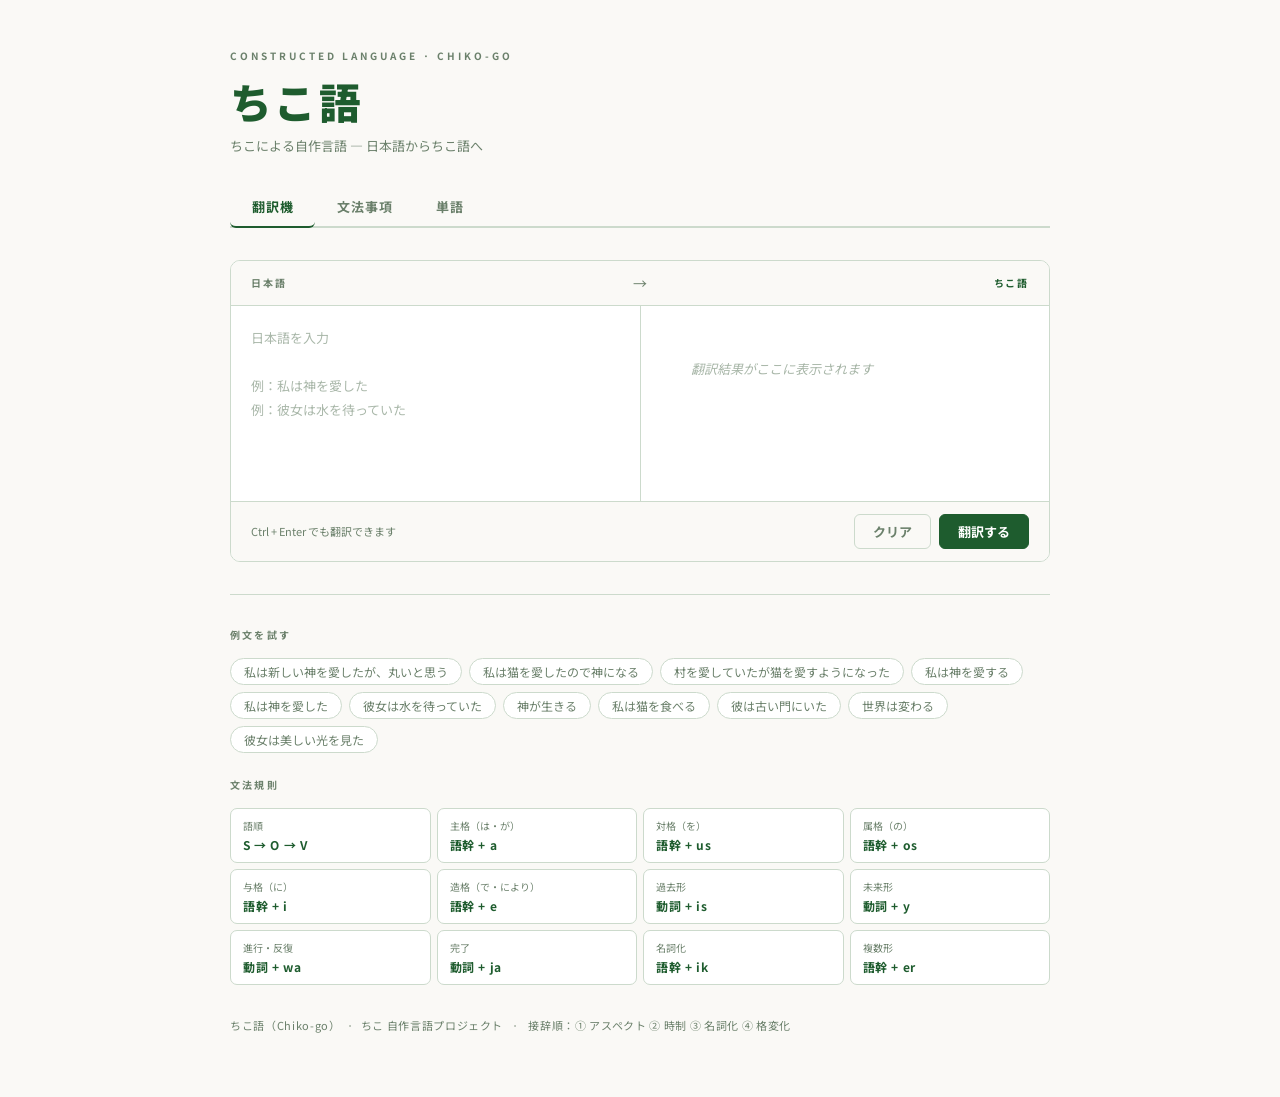
==== chiko_translator.html @ fcaee15c "Add files via upload" ====
<!DOCTYPE html>
<html lang="ja">
<head>
<meta charset="UTF-8">
<meta name="viewport" content="width=device-width, initial-scale=1.0">
<title>ちこ語</title>
<link href="https://fonts.googleapis.com/css2?family=Noto+Sans+JP:wght@400;700;900&display=swap" rel="stylesheet">
<style>
*, *::before, *::after { box-sizing: border-box; margin: 0; padding: 0; }

:root {
  --bg: #faf9f6;
  --surface: #ffffff;
  --border: #ccdacc;
  --text: #1a211a;
  --muted: #6b806b;
  --accent: #1e5c2e;
  --accent2: #2d7a40;
  --accent-light: #f0f5f0;
  --unknown: #9b3060;
  --unknown-bg: #fdf0f5;
}

body {
  background: var(--bg);
  color: var(--text);
  font-family: 'Noto Sans JP', sans-serif;
  font-weight: 400;
  min-height: 100vh;
  padding: 3rem 1.5rem 4rem;
}

.page { max-width: 820px; margin: 0 auto; }

/* ---- header ---- */
header { margin-bottom: 2rem; }
.eyebrow {
  font-size: 10px; letter-spacing: 0.3em; color: var(--muted);
  text-transform: uppercase; margin-bottom: 0.5rem; font-weight: 700;
}
h1 {
  font-size: clamp(1.8rem, 5vw, 2.6rem); font-weight: 900;
  letter-spacing: 0.06em; color: var(--accent); margin-bottom: 0.3rem;
}
.subtitle { font-size: 13px; color: var(--muted); }

hr.rule { border: none; border-top: 1px solid var(--border); margin: 2rem 0; }

/* ---- tabs ---- */
.tab-nav {
  display: flex; gap: 0; margin-bottom: 2rem;
  border-bottom: 2px solid var(--border);
}
.tab-btn {
  font-size: 13px; font-weight: 700; font-family: 'Noto Sans JP', sans-serif;
  letter-spacing: 0.06em; padding: 10px 22px;
  border: none; background: transparent; color: var(--muted);
  cursor: pointer; border-bottom: 2px solid transparent;
  margin-bottom: -2px; transition: color 0.15s, border-color 0.15s;
}
.tab-btn:hover { color: var(--accent); }
.tab-btn.active { color: var(--accent); border-bottom-color: var(--accent); }
.tab-panel { display: none; }
.tab-panel.active { display: block; }

/* ---- translator card ---- */
.card {
  background: var(--surface); border: 1px solid var(--border);
  border-radius: 10px; overflow: hidden;
}
.card-header {
  display: grid; grid-template-columns: 1fr 32px 1fr;
  align-items: center; padding: 0.75rem 1.25rem;
  border-bottom: 1px solid var(--border); background: var(--bg);
}
.lang-label {
  font-size: 10px; letter-spacing: 0.18em; text-transform: uppercase;
  color: var(--muted); font-weight: 700;
}
.lang-label.right { text-align: right; color: var(--accent); }
.arrow { text-align: center; font-size: 14px; color: var(--muted); }
.panels { display: grid; grid-template-columns: 1fr 1px 1fr; }
.divider-v { background: var(--border); }
.panel { padding: 1.25rem; }
textarea {
  width: 100%; min-height: 150px; background: transparent;
  border: none; outline: none; resize: none;
  font-family: 'Noto Sans JP', sans-serif; font-size: 15px; font-weight: 400;
  color: var(--text); line-height: 1.85; caret-color: var(--accent);
}
textarea::placeholder { color: #aab8aa; font-size: 13px; }
.output-text {
  min-height: 150px; font-size: 15px; line-height: 1.85;
  color: var(--text); white-space: pre-wrap; word-break: break-word;
}
.placeholder { color: #aab8aa; font-size: 13px; font-style: italic; }
.unknown-token {
  color: var(--unknown); background: var(--unknown-bg);
  border-radius: 3px; padding: 0 3px; font-size: 0.87em;
}
.card-footer {
  padding: 0.75rem 1.25rem; border-top: 1px solid var(--border);
  display: flex; justify-content: space-between; align-items: center; background: var(--bg);
}
.hint { font-size: 11px; color: var(--muted); }
.btn-row { display: flex; gap: 8px; }
button {
  font-family: 'Noto Sans JP', sans-serif; font-size: 13px; font-weight: 700;
  border-radius: 6px; cursor: pointer; padding: 7px 18px;
  transition: background 0.15s, border-color 0.15s;
}
.btn-primary { background: var(--accent); color: #fff; border: 1px solid var(--accent); }
.btn-primary:hover { background: var(--accent2); border-color: var(--accent2); }
.btn-ghost { background: transparent; color: var(--muted); border: 1px solid var(--border); }
.btn-ghost:hover { border-color: var(--muted); color: var(--text); }

/* ---- grammar grid (translate tab) ---- */
.section-title {
  font-size: 10px; letter-spacing: 0.22em; text-transform: uppercase;
  color: var(--muted); margin-bottom: 1rem; font-weight: 700;
}
.grammar-grid { display: grid; grid-template-columns: repeat(auto-fill, minmax(170px, 1fr)); gap: 6px; }
.gc { border: 1px solid var(--border); border-radius: 7px; padding: 9px 12px; background: var(--surface); }
.gc .lbl { font-size: 10px; color: var(--muted); margin-bottom: 3px; }
.gc .val { font-size: 12px; color: var(--accent); font-weight: 700; letter-spacing: 0.05em; }

/* ---- chips ---- */
.chips { display: flex; flex-wrap: wrap; gap: 7px; margin-top: 0.75rem; }
.chip {
  font-size: 12px; font-family: 'Noto Sans JP', sans-serif; font-weight: 400;
  color: var(--muted); border: 1px solid var(--border); border-radius: 2em;
  padding: 4px 13px; cursor: pointer; background: var(--surface);
  transition: border-color 0.15s, color 0.15s;
}
.chip:hover { border-color: var(--accent); color: var(--accent); }

/* ---- footer ---- */
footer { margin-top: 2.5rem; font-size: 11px; color: var(--muted); letter-spacing: 0.06em; }

/* ---- grammar/word tabs shared ---- */
.ref-section { margin-bottom: 2.5rem; }
.ref-section h2 {
  font-size: 15px; font-weight: 900; color: var(--accent);
  margin-bottom: 0.6rem; padding-bottom: 8px;
  border-bottom: 2px solid var(--accent-light);
}
.ref-section .desc {
  font-size: 13px; color: var(--text); line-height: 1.8;
  background: var(--accent-light); border-left: 3px solid var(--accent2);
  padding: 10px 14px; border-radius: 0 6px 6px 0; margin-bottom: 1rem;
}
.ref-section .desc strong { color: var(--accent); }
.ref-section .sub-desc {
  font-size: 12px; color: var(--muted); margin-bottom: 8px; line-height: 1.7;
}
.ref-table { width: 100%; border-collapse: collapse; font-size: 13px; }
.ref-table th {
  background: var(--accent); color: #fff; padding: 8px 12px;
  text-align: left; font-weight: 700; font-size: 11px; letter-spacing: 0.06em;
}
.ref-table td { padding: 8px 12px; border-bottom: 1px solid var(--border); vertical-align: top; line-height: 1.6; }
.ref-table tr:nth-child(even) td { background: var(--accent-light); }
.ref-table .chiko { color: var(--accent); font-weight: 700; }
.ref-table .new-item td { background: #fff8e1 !important; }
.ref-table .new-item .chiko { color: #7a5000; }
.new-badge {
  display: inline-block; font-size: 9px; background: #ffe082; color: #7a5000;
  border-radius: 3px; padding: 1px 5px; margin-left: 4px; font-weight: 700; vertical-align: middle;
}
.ref-cols { display: grid; grid-template-columns: 1fr 1fr; gap: 1rem; }
.rule-box {
  background: var(--surface); border: 1px solid var(--border); border-radius: 8px;
  padding: 12px 16px; margin-bottom: 8px;
}
.rule-box .rule-title { font-size: 11px; font-weight: 700; color: var(--accent); margin-bottom: 6px; letter-spacing: 0.05em; }
.rule-box .rule-body { font-size: 13px; color: var(--text); line-height: 1.75; }
.rule-box .rule-body code {
  background: var(--accent-light); color: var(--accent); font-weight: 700;
  padding: 1px 5px; border-radius: 3px; font-family: monospace;
}
@media (max-width: 600px) {
  .panels { grid-template-columns: 1fr; }
  .divider-v { width: auto; height: 1px; }
  .card-footer { flex-direction: column; gap: 8px; align-items: flex-start; }
  .ref-cols { grid-template-columns: 1fr; }
}
</style>
</head>
<body>
<div class="page">

  <header>
    <p class="eyebrow">Constructed Language · Chiko-go</p>
    <h1>ちこ語</h1>
    <p class="subtitle">ちこによる自作言語 ― 日本語からちこ語へ</p>
  </header>

  <nav class="tab-nav">
    <button class="tab-btn active" onclick="switchTab('translate', this)">翻訳機</button>
    <button class="tab-btn" onclick="switchTab('grammar', this)">文法事項</button>
    <button class="tab-btn" onclick="switchTab('words', this)">単語</button>
  </nav>

  <!-- ===== TAB: 翻訳機 ===== -->
  <div id="tab-translate" class="tab-panel active">

  <div class="card">
    <div class="card-header">
      <span class="lang-label">日本語</span>
      <span class="arrow">→</span>
      <span class="lang-label right">ちこ語</span>
    </div>
    <div class="panels">
      <div class="panel">
        <textarea id="input" placeholder="日本語を入力&#10;&#10;例：私は神を愛した&#10;例：彼女は水を待っていた"></textarea>
      </div>
      <div class="divider-v"></div>
      <div class="panel">
        <div class="output-text" id="output">
          <span class="placeholder">翻訳結果がここに表示されます</span>
        </div>
      </div>
    </div>
    <div class="card-footer">
      <span class="hint">Ctrl + Enter でも翻訳できます</span>
      <div class="btn-row">
        <button class="btn-ghost" onclick="clearAll()">クリア</button>
        <button class="btn-primary" onclick="doTranslate()">翻訳する</button>
      </div>
    </div>
  </div>

  <hr class="rule">

  <div style="margin-bottom:1.5rem;">
    <p class="section-title">例文を試す</p>
    <div class="chips">
      <span class="chip" onclick="setEx('私は新しい神を愛したが、丸いと思う')">私は新しい神を愛したが、丸いと思う</span>
      <span class="chip" onclick="setEx('私は猫を愛したので神になる')">私は猫を愛したので神になる</span>
      <span class="chip" onclick="setEx('村を愛していたが猫を愛すようになった')">村を愛していたが猫を愛すようになった</span>
      <span class="chip" onclick="setEx('私は神を愛する')">私は神を愛する</span>
      <span class="chip" onclick="setEx('私は神を愛した')">私は神を愛した</span>
      <span class="chip" onclick="setEx('彼女は水を待っていた')">彼女は水を待っていた</span>
      <span class="chip" onclick="setEx('神が生きる')">神が生きる</span>
      <span class="chip" onclick="setEx('私は猫を食べる')">私は猫を食べる</span>
      <span class="chip" onclick="setEx('彼は古い門にいた')">彼は古い門にいた</span>
      <span class="chip" onclick="setEx('世界は変わる')">世界は変わる</span>
      <span class="chip" onclick="setEx('彼女は美しい光を見た')">彼女は美しい光を見た</span>
    </div>
  </div>

  <div>
    <p class="section-title">文法規則</p>
    <div class="grammar-grid">
      <div class="gc"><div class="lbl">語順</div><div class="val">S → O → V</div></div>
      <div class="gc"><div class="lbl">主格（は・が）</div><div class="val">語幹 + a</div></div>
      <div class="gc"><div class="lbl">対格（を）</div><div class="val">語幹 + us</div></div>
      <div class="gc"><div class="lbl">属格（の）</div><div class="val">語幹 + os</div></div>
      <div class="gc"><div class="lbl">与格（に）</div><div class="val">語幹 + i</div></div>
      <div class="gc"><div class="lbl">造格（で・により）</div><div class="val">語幹 + e</div></div>
      <div class="gc"><div class="lbl">過去形</div><div class="val">動詞 + is</div></div>
      <div class="gc"><div class="lbl">未来形</div><div class="val">動詞 + y</div></div>
      <div class="gc"><div class="lbl">進行・反復</div><div class="val">動詞 + wa</div></div>
      <div class="gc"><div class="lbl">完了</div><div class="val">動詞 + ja</div></div>
      <div class="gc"><div class="lbl">名詞化</div><div class="val">語幹 + ik</div></div>
      <div class="gc"><div class="lbl">複数形</div><div class="val">語幹 + er</div></div>
    </div>
  </div>

  <footer style="margin-top:2rem;">
    ちこ語（Chiko-go）&ensp;·&ensp;ちこ 自作言語プロジェクト
    &ensp;·&ensp; 接辞順：① アスペクト ② 時制 ③ 名詞化 ④ 格変化
  </footer>

  </div><!-- /tab-translate -->

  <!-- ===== TAB: リファレンス ===== -->
  <!-- ===== TAB: 文法事項 ===== -->
  <div id="tab-grammar" class="tab-panel">

    <div class="ref-section">
      <h2>基本語順</h2>
      <div class="desc">
        ちこ語の語順は <strong>S（主語）→ O（目的語）→ V（動詞）</strong> です。日本語・韓国語・トルコ語と同じ語順で、動詞が文の最後に来ます。<br>
        例：私は（S）猫を（O）食べる（V）→ <strong>chia abus feim</strong>
      </div>
    </div>

    <div class="ref-section">
      <h2>膠着語としての構造</h2>
      <div class="desc">
        ちこ語は<strong>膠着語</strong>です。語幹の形は変わらず、後ろに接辞をくっつけていくことで意味や文法的役割を表します。<br>
        接辞を付ける順番は決まっています：<strong>① アスペクト → ② 時制 → ③ 名詞化 → ④ 格変化</strong><br>
        例：taom（着る）＋ is（過去）＋ ik（名詞化）＋ a（主格）→ <strong>taomisika</strong>（着たことは）
      </div>
    </div>

    <div class="ref-section">
      <h2>格変化</h2>
      <div class="desc">
        名詞・代名詞・形容詞は、文中での役割に応じて語尾が変化します（格変化）。<br>
        重要なルール：<strong>形容詞は修飾する名詞と同じ格変化をとります。</strong><br>
        例：美しい光を → <strong>reiparus lumus</strong>（reipar も lum も両方 +us）
      </div>
      <table class="ref-table">
        <tr><th>格の名前</th><th>日本語の助詞</th><th>接辞</th><th>例</th></tr>
        <tr><td>主格</td><td>〜は・〜が（主語）</td><td class="chiko">+ a</td><td>vair + a → <strong>vaira</strong>（神が）</td></tr>
        <tr><td>対格</td><td>〜を（直接目的語）</td><td class="chiko">+ us</td><td>ab + us → <strong>abus</strong>（猫を）</td></tr>
        <tr><td>属格</td><td>〜の（所属・所有）</td><td class="chiko">+ os</td><td>vair + os → <strong>vairos</strong>（神の）</td></tr>
        <tr><td>与格</td><td>〜に（間接目的語）</td><td class="chiko">+ i</td><td>haij + i → <strong>haiji</strong>（村に）</td></tr>
        <tr><td>造格</td><td>〜で・〜により（手段・道具）</td><td class="chiko">+ e</td><td>weip + e → <strong>weipe</strong>（水で）</td></tr>
        <tr class="new-item"><td>引用格</td><td>〜と（思う・言う）</td><td class="chiko">+ o</td><td>muren + o → <strong>mureno</strong>（丸いと）<span class="new-badge">NEW</span></td></tr>
        <tr><td>処格</td><td>〜において（は）</td><td class="chiko">+ iuris</td><td>Kyot + iuris → <strong>Kyotiuris</strong></td></tr>
        <tr><td>奪格</td><td>〜から</td><td class="chiko">+ reak</td><td>haij + reak → <strong>haijreak</strong></td></tr>
        <tr><td>到達格</td><td>〜まで</td><td class="chiko">+ amu</td><td>haij + amu → <strong>haijamu</strong></td></tr>
        <tr><td>限定</td><td>〜のみ・だけ</td><td class="chiko">+ fet</td><td>un + fet → <strong>unfet</strong>（一つだけ）</td></tr>
        <tr><td>添加</td><td>〜も・でも</td><td class="chiko">+ aju</td><td>chi + aju → <strong>chiaju</strong>（私も）</td></tr>
      </table>
    </div>

    <div class="ref-section">
      <h2>時制・アスペクト</h2>
      <div class="desc">
        <strong>時制</strong>は「いつの出来事か」を表します。<strong>アスペクト</strong>は「動作が進行中か・完了したか」を表します。<br>
        アスペクトは時制より前に付きます（接辞順：①アスペクト → ②時制）。<br>
        例：愛していた → viam + <strong>wa</strong>（進行）+ <strong>is</strong>（過去）→ <strong>viamwais</strong>
      </div>
      <table class="ref-table">
        <tr><th>意味</th><th>接辞</th><th>例</th><th>備考</th></tr>
        <tr><td>現在（基本形）</td><td class="chiko">—</td><td>viam（愛する）</td><td>何も付けない</td></tr>
        <tr><td>過去形</td><td class="chiko">+ is</td><td>viamis（愛した）</td><td></td></tr>
        <tr><td>未来形</td><td class="chiko">+ y</td><td>viamy（愛するだろう）</td><td></td></tr>
        <tr><td>進行・反復</td><td class="chiko">+ wa</td><td>viamwa（愛している）</td><td>アスペクト</td></tr>
        <tr><td>進行＋過去</td><td class="chiko">+ wais</td><td>viamwais（愛していた）</td><td>wa + is の合成</td></tr>
        <tr><td>完了</td><td class="chiko">+ ja</td><td>viamja（愛し終えた）</td><td>アスペクト</td></tr>
        <tr><td>完了＋過去</td><td class="chiko">+ jais</td><td>viamjais（愛し終えていた）</td><td>ja + is の合成</td></tr>
      </table>
    </div>

    <div class="ref-section">
      <h2>動詞の派生接辞</h2>
      <div class="desc">
        動詞の語幹にハイフン付きの接辞をくっつけることで、可能・受け身・意志の意味を表せます。
      </div>
      <table class="ref-table">
        <tr><th>意味</th><th>接辞</th><th>例</th><th>日本語</th></tr>
        <tr class="new-item"><td>可能（〜できる）</td><td class="chiko">-kav</td><td>feim-kav</td><td>食べられる（できる）<span class="new-badge">NEW</span></td></tr>
        <tr class="new-item"><td>受け身（〜される）</td><td class="chiko">-pas</td><td>feim-pas</td><td>食べられる（される）<span class="new-badge">NEW</span></td></tr>
        <tr class="new-item"><td>意志・勧誘（〜しよう）</td><td class="chiko">-vol</td><td>feim-vol</td><td>食べよう<span class="new-badge">NEW</span></td></tr>
      </table>
      <p class="sub-desc" style="margin-top:8px;">※ 可能（-kav）と受け身（-pas）は日本語では「〜られる」が共通するため混同しやすいですが、ちこ語では接辞で明確に区別します。</p>
    </div>

    <div class="ref-section">
      <h2>名詞化・複数形・その他接辞</h2>
      <div class="desc">
        動詞や形容詞を名詞として使いたいとき、語幹に <strong>ik</strong> を付けます。複数形は <strong>er</strong> です。
      </div>
      <table class="ref-table">
        <tr><th>意味</th><th>接辞</th><th>例</th></tr>
        <tr><td>名詞化（〜すること）</td><td class="chiko">ik</td><td>viamik（愛すること）</td></tr>
        <tr><td>名詞化（〜もの）</td><td class="chiko">ip</td><td>特殊な名詞化</td></tr>
        <tr><td>複数形</td><td class="chiko">er</td><td>homer（人々）</td></tr>
        <tr><td>否定（〜ない）</td><td class="chiko">exi-</td><td>exi-wonk（いない）</td></tr>
        <tr><td>強調</td><td class="chiko">bon-</td><td>bon-viam（強く愛する）</td></tr>
        <tr><td>〜的な</td><td class="chiko">-jo'r</td><td>vairjo'r（神的な）</td></tr>
        <tr><td>〜とき（形式名詞）</td><td class="chiko">ouk</td><td>piakouk（日のとき）</td></tr>
        <tr><td>〜したい</td><td class="chiko">arak</td><td>diakarak（取りたい）</td></tr>
        <tr><td>〜以外・他</td><td class="chiko">egud</td><td>kusegud（男以外）</td></tr>
      </table>
    </div>

    <div class="ref-section">
      <h2>接続詞・接続助詞・句読点</h2>
      <div class="desc">
        接続詞は独立した単語として使います。<strong>eutro</strong>（〜ながら）は同時進行を表す接続助詞で、前後の動詞はどちらも基本形のままです。
      </div>
      <table class="ref-table">
        <tr><th>日本語</th><th>ちこ語</th><th>使い方</th></tr>
        <tr><td>だから・ので・から（理由）</td><td class="chiko">rei</td><td>文と文の間に置く</td></tr>
        <tr><td>しかし・でも・けど（逆接）</td><td class="chiko">nweri</td><td>文と文の間に置く</td></tr>
        <tr class="new-item"><td>〜ながら（同時進行）</td><td class="chiko">eutro</td><td>動詞（基本形）+ eutro + 動詞（基本形）<span class="new-badge">NEW</span></td></tr>
        <tr><td>すると</td><td class="chiko">teip</td><td>文頭に置く</td></tr>
        <tr><td>そして・また（加えて）</td><td class="chiko">peno</td><td>文と文の間に置く</td></tr>
        <tr><td>なぜならば</td><td class="chiko">purinsu</td><td>文頭に置く</td></tr>
        <tr><td>、（読点）</td><td class="chiko">,</td><td></td></tr>
        <tr><td>。（句点）</td><td class="chiko">.</td><td></td></tr>
      </table>
    </div>

    <div class="ref-section">
      <h2>単語作成のルール</h2>
      <div class="ref-cols">
        <div class="rule-box">
          <div class="rule-title">語尾のルール</div>
          <div class="rule-body">
            名詞・形容詞・動詞の語尾は<code>子音</code>で終わらせる。<br>
            母音で始まる接辞（格変化など）をくっつけるためです。<br>
            副詞・接続詞は基本<code>母音</code>で終わらせる。
          </div>
        </div>
        <div class="rule-box">
          <div class="rule-title">表記のルール</div>
          <div class="rule-body">
            くっつけて使う接辞は前に<code>-</code>をつけて表記。<br>
            伸ばす音は<code>'</code>で表記（例：<code>fori'n</code>、<code>que'r</code>）。<br>
            アルファベットの組み合わせは既存の言語を参考にしない。
          </div>
        </div>
      </div>
    </div>

    <footer style="margin-top:2rem;">
      ちこ語（Chiko-go）&ensp;·&ensp;ちこ 自作言語プロジェクト
    </footer>

  </div><!-- /tab-grammar -->

  <!-- ===== TAB: 単語 ===== -->
  <div id="tab-words" class="tab-panel">

    <div class="ref-section">
      <h2>名詞</h2>
      <div class="ref-cols">
        <table class="ref-table">
          <tr><th>日本語</th><th>ちこ語</th></tr>
          <tr><td>人類・人間・人</td><td class="chiko">hom</td></tr>
          <tr><td>猫</td><td class="chiko">ab</td></tr>
          <tr><td>星</td><td class="chiko">twink</td></tr>
          <tr><td>宇宙</td><td class="chiko">areiz</td></tr>
          <tr><td>服</td><td class="chiko">fat</td></tr>
          <tr><td>国</td><td class="chiko">nait</td></tr>
          <tr><td>親・原因</td><td class="chiko">him</td></tr>
          <tr><td>子供・結果</td><td class="chiko">hum</td></tr>
          <tr><td>風・姿の見えないもの</td><td class="chiko">var</td></tr>
          <tr><td>光・目標</td><td class="chiko">lum</td></tr>
          <tr><td>水・何にでもなれるもの</td><td class="chiko">weip</td></tr>
          <tr><td>火・広がるもの</td><td class="chiko">kaifar</td></tr>
          <tr><td>道・道標</td><td class="chiko">pat</td></tr>
          <tr><td>神</td><td class="chiko">vair</td></tr>
          <tr><td>世界</td><td class="chiko">ofi'ruk</td></tr>
          <tr><td>門</td><td class="chiko">warp</td></tr>
          <tr><td>下</td><td class="chiko">sat</td></tr>
          <tr class="new-item"><td>上</td><td class="chiko">get <span class="new-badge">NEW</span></td></tr>
          <tr><td>召使い・下人</td><td class="chiko">verap</td></tr>
          <tr><td>雨</td><td class="chiko">par</td></tr>
          <tr><td>男</td><td class="chiko">kus</td></tr>
          <tr><td>女</td><td class="chiko">ket</td></tr>
          <tr><td>柱</td><td class="chiko">fokl</td></tr>
          <tr><td>地震</td><td class="chiko">ronk</td></tr>
          <tr><td>火事</td><td class="chiko">kaig</td></tr>
          <tr><td>飢饉・飢餓</td><td class="chiko">vour</td></tr>
          <tr><td>災害・災い</td><td class="chiko">zient</td></tr>
          <tr><td>年・年度</td><td class="chiko">jeis</td></tr>
          <tr><td>幸せ・幸福</td><td class="chiko">feris</td></tr>
          <tr><td>家族・家</td><td class="chiko">nous</td></tr>
          <tr><td>様子・有様</td><td class="chiko">nidep</td></tr>
          <tr><td>記録・文書</td><td class="chiko">sudor</td></tr>
          <tr><td>太陽・日</td><td class="chiko">piak</td></tr>
          <tr><td>鴉・カラス</td><td class="chiko">bef</td></tr>
          <tr><td>丸・円</td><td class="chiko">muras</td></tr>
          <tr><td>よう（状態の移行）</td><td class="chiko">ravet</td></tr>
          <tr><td>ありがたい</td><td class="chiko">guronk</td></tr>
          <tr><td>◯の人・住人</td><td class="chiko">ha'm</td></tr>
          <tr><td>間違いを犯した・馬鹿</td><td class="chiko">meisut</td></tr>
          <tr><td>無事</td><td class="chiko">aient</td></tr>
          <tr><td>箔・すだれ</td><td class="chiko">rivar</td></tr>
          <tr><td>沢山・多くの</td><td class="chiko">lupof</td></tr>
          <tr class="new-item"><td>鴟尾</td><td class="chiko">shibi <span class="new-badge">NEW</span></td></tr>
          <tr class="new-item"><td>まわり・周囲</td><td class="chiko">hupib <span class="new-badge">NEW</span></td></tr>
          <tr class="new-item"><td>空</td><td class="chiko">venuy <span class="new-badge">NEW</span></td></tr>
          <tr class="new-item"><td>夕焼け</td><td class="chiko">wauf <span class="new-badge">NEW</span></td></tr>
          <tr class="new-item"><td>胡麻</td><td class="chiko">tibok <span class="new-badge">NEW</span></td></tr>
        </table>
        <table class="ref-table">
          <tr><th>日本語</th><th>ちこ語</th></tr>
          <tr><td>王・王様</td><td class="chiko">emp</td></tr>
          <tr><td>旅・穏やかな冒険</td><td class="chiko">wer</td></tr>
          <tr><td>町・村</td><td class="chiko">haij</td></tr>
          <tr><td>湖</td><td class="chiko">laq</td></tr>
          <tr><td>人生・生涯</td><td class="chiko">que'r</td></tr>
          <tr><td>暴力</td><td class="chiko">vorent</td></tr>
          <tr><td>成長</td><td class="chiko">iyan</td></tr>
          <tr><td>自然・緑</td><td class="chiko">zam</td></tr>
          <tr><td>調和・平和</td><td class="chiko">fuup</td></tr>
          <tr><td>友人・変えがたいもの</td><td class="chiko">sukom</td></tr>
          <tr><td>名前</td><td class="chiko">mein</td></tr>
          <tr><td>研究</td><td class="chiko">poik</td></tr>
          <tr><td>発表</td><td class="chiko">ponk</td></tr>
          <tr><td>山</td><td class="chiko">rout</td></tr>
          <tr><td>丹</td><td class="chiko">wab</td></tr>
          <tr><td>金</td><td class="chiko">gol</td></tr>
          <tr><td>銀</td><td class="chiko">bol</td></tr>
          <tr><td>木・樹木</td><td class="chiko">bin</td></tr>
          <tr><td>端</td><td class="chiko">gig</td></tr>
          <tr><td>薪</td><td class="chiko">teor</td></tr>
          <tr><td>お金・料金</td><td class="chiko">kinot</td></tr>
          <tr><td>修理</td><td class="chiko">fikus</td></tr>
          <tr><td>習慣・決まり</td><td class="chiko">debort</td></tr>
          <tr><td>丹塗り</td><td class="chiko">weab</td></tr>
          <tr><td>恥</td><td class="chiko">fori'n</td></tr>
          <tr><td>もの</td><td class="chiko">youn</td></tr>
          <tr><td>一・1</td><td class="chiko">un</td></tr>
          <tr><td>二・2</td><td class="chiko">an</td></tr>
          <tr><td>三・3</td><td class="chiko">in</td></tr>
          <tr><td>四・4</td><td class="chiko">en</td></tr>
          <tr><td>五・5</td><td class="chiko">kun</td></tr>
          <tr><td>六・6</td><td class="chiko">san</td></tr>
          <tr><td>七・7</td><td class="chiko">pun</td></tr>
          <tr><td>八・8</td><td class="chiko">men</td></tr>
          <tr><td>九・9</td><td class="chiko">fon</td></tr>
          <tr><td>零・0</td><td class="chiko">ru'n</td></tr>
        </table>
      </div>
    </div>

    <div class="ref-section">
      <h2>動詞</h2>
      <div class="ref-cols">
        <table class="ref-table">
          <tr><th>日本語</th><th>ちこ語</th></tr>
          <tr><td>食べる</td><td class="chiko">feim</td></tr>
          <tr><td>生きる</td><td class="chiko">reitiv</td></tr>
          <tr><td>寝る</td><td class="chiko">perin</td></tr>
          <tr><td>着る</td><td class="chiko">taom</td></tr>
          <tr><td>死ぬ・消える</td><td class="chiko">ziw</td></tr>
          <tr><td>愛する</td><td class="chiko">viam</td></tr>
          <tr><td>揺れる</td><td class="chiko">bowing</td></tr>
          <tr><td>行く・向かう</td><td class="chiko">teik</td></tr>
          <tr><td>帰る</td><td class="chiko">saren</td></tr>
          <tr><td>喋る・話す</td><td class="chiko">teof</td></tr>
          <tr><td>過ごす</td><td class="chiko">weist</td></tr>
          <tr><td>怒る</td><td class="chiko">heri't</td></tr>
          <tr><td>決める</td><td class="chiko">raid</td></tr>
          <tr><td>与える</td><td class="chiko">pour</td></tr>
          <tr><td>止まる</td><td class="chiko">ster</td></tr>
          <tr><td>続く</td><td class="chiko">rest</td></tr>
          <tr><td>待つ</td><td class="chiko">kouj</td></tr>
          <tr><td>衰える</td><td class="chiko">bat</td></tr>
          <tr><td>壊す・砕く</td><td class="chiko">poreit</td></tr>
          <tr><td>付く</td><td class="chiko">potted</td></tr>
          <tr class="new-item"><td>啼く・鳴く</td><td class="chiko">dovel <span class="new-badge">NEW</span></td></tr>
          <tr class="new-item"><td>飛ぶ</td><td class="chiko">rok <span class="new-badge">NEW</span></td></tr>
          <tr class="new-item"><td>撒く</td><td class="chiko">mapuk <span class="new-badge">NEW</span></td></tr>
        </table>
        <table class="ref-table">
          <tr><th>日本語</th><th>ちこ語</th></tr>
          <tr><td>重ねる</td><td class="chiko">yebuf</td></tr>
          <tr><td>売る</td><td class="chiko">bair</td></tr>
          <tr><td>気にする</td><td class="chiko">fam</td></tr>
          <tr><td>騙す</td><td class="chiko">vurat</td></tr>
          <tr><td>盗む</td><td class="chiko">fobug</td></tr>
          <tr><td>取る・持つ</td><td class="chiko">diak</td></tr>
          <tr><td>来る</td><td class="chiko">fut</td></tr>
          <tr><td>棄てる・捨てる</td><td class="chiko">aiw</td></tr>
          <tr><td>思う</td><td class="chiko">sindr</td></tr>
          <tr><td>考える</td><td class="chiko">kunib</td></tr>
          <tr><td>変わる</td><td class="chiko">turip</td></tr>
          <tr><td>集まる</td><td class="chiko">diopark</td></tr>
          <tr><td>出る</td><td class="chiko">joud</td></tr>
          <tr><td>見る・見える</td><td class="chiko">hunk</td></tr>
          <tr><td>なぞる</td><td class="chiko">hamik</td></tr>
          <tr><td>なる・起こった</td><td class="chiko">nar</td></tr>
          <tr><td>終わる</td><td class="chiko">vionar</td></tr>
          <tr><td>する</td><td class="chiko">yonk</td></tr>
          <tr><td>いる</td><td class="chiko">wonk</td></tr>
          <tr><td>ある</td><td class="chiko">deir</td></tr>
        </table>
      </div>
    </div>

    <div class="ref-section">
      <h2>形容詞</h2>
      <p class="sub-desc">「〜く」形も同じ語幹で扱います。例：丸く → muren として格変化させる</p>
      <div class="ref-cols">
        <table class="ref-table">
          <tr><th>日本語</th><th>ちこ語</th></tr>
          <tr><td>可愛い</td><td class="chiko">tiam</td></tr>
          <tr><td>美しい</td><td class="chiko">reipar</td></tr>
          <tr><td>早い</td><td class="chiko">rap</td></tr>
          <tr><td>悲しい</td><td class="chiko">sar</td></tr>
          <tr><td>長い</td><td class="chiko">ians</td></tr>
          <tr><td>新しい</td><td class="chiko">raip</td></tr>
          <tr><td>醜い</td><td class="chiko">verip</td></tr>
          <tr><td>多い</td><td class="chiko">cas</td></tr>
          <tr><td>広い・大きい</td><td class="chiko">mupeir</td></tr>
          <tr class="new-item"><td>高い</td><td class="chiko">giban <span class="new-badge">NEW</span></td></tr>
          <tr class="new-item"><td>赤い</td><td class="chiko">sorm <span class="new-badge">NEW</span></td></tr>
        </table>
        <table class="ref-table">
          <tr><th>日本語</th><th>ちこ語</th></tr>
          <tr><td>狭い・小さい</td><td class="chiko">riepum</td></tr>
          <tr><td>丸い</td><td class="chiko">muren</td></tr>
          <tr><td>強い</td><td class="chiko">ank</td></tr>
          <tr><td>古い</td><td class="chiko">ant</td></tr>
          <tr><td>良い</td><td class="chiko">marup</td></tr>
          <tr><td>悪い</td><td class="chiko">veik</td></tr>
          <tr><td>近い</td><td class="chiko">waset</td></tr>
          <tr><td>遠い</td><td class="chiko">pioset</td></tr>
          <tr><td>駄目だ（形容動詞）</td><td class="chiko">go</td></tr>
          <tr><td>嫌だ（形容動詞）</td><td class="chiko">benko</td></tr>
        </table>
      </div>
    </div>

    <div class="ref-section">
      <h2>副詞・代名詞・感動詞</h2>
      <div class="ref-cols">
        <table class="ref-table">
          <tr><th>日本語</th><th>ちこ語</th></tr>
          <tr><td>とても・強調して</td><td class="chiko">ati</td></tr>
          <tr><td>もう〜</td><td class="chiko">yungu</td></tr>
          <tr><td>すでに</td><td class="chiko">eluto</td></tr>
          <tr><td>少し</td><td class="chiko">sungu</td></tr>
          <tr><td>なぜ・何故</td><td class="chiko">perin</td></tr>
          <tr><td>なぜならば</td><td class="chiko">purinsu</td></tr>
          <tr><td>あと</td><td class="chiko">uti</td></tr>
          <tr><td>〜など</td><td class="chiko">bunt</td></tr>
          <tr><td>元々</td><td class="chiko">donb</td></tr>
          <tr><td>また（もう一度）</td><td class="chiko">nen</td></tr>
          <tr><td>いくつか</td><td class="chiko">roj</td></tr>
          <tr><td>全て・誰でも</td><td class="chiko">aip</td></tr>
          <tr class="new-item"><td>特に・ことに</td><td class="chiko">anke <span class="new-badge">NEW</span></td></tr>
          <tr class="new-item"><td>はっきり</td><td class="chiko">kuja <span class="new-badge">NEW</span></td></tr>
          <tr><td>必ず・絶対</td><td class="chiko">guik</td></tr>
        </table>
        <table class="ref-table">
          <tr><th>日本語</th><th>ちこ語</th></tr>
          <tr><td>私</td><td class="chiko">chi</td></tr>
          <tr><td>彼女</td><td class="chiko">ket</td></tr>
          <tr><td>彼</td><td class="chiko">vent</td></tr>
          <tr><td>君（カジュアルな二人称）</td><td class="chiko">ain</td></tr>
          <tr class="new-item"><td>あなた（フォーマルな二人称）</td><td class="chiko">ein <span class="new-badge">NEW</span></td></tr>
          <tr><td>俺（カジュアルな一人称）</td><td class="chiko">eret</td></tr>
          <tr><td>どこ</td><td class="chiko">geak</td></tr>
          <tr><td>この</td><td class="chiko">ro</td></tr>
          <tr><td>その</td><td class="chiko">po</td></tr>
          <tr><td>あの</td><td class="chiko">ho</td></tr>
          <tr><td>どの</td><td class="chiko">zo</td></tr>
          <tr><td>とある・どこにでもある</td><td class="chiko">irita</td></tr>
          <tr><td>〜や（並列）</td><td class="chiko">fei</td></tr>
          <tr><td>こんにちは</td><td class="chiko">nyai</td></tr>
        </table>
      </div>
    </div>

    <div class="ref-section">
      <h2>羅生門 翻訳記録</h2>
      <table class="ref-table">
        <tr><th>原文</th><th>ちこ語訳</th></tr>
        <tr>
          <td style="font-size:12px;">昼間見ると、その鴉が何羽となく輪を描いて、高い鴟尾のまわりを啼きながら、飛びまわっている。</td>
          <td class="chiko" style="font-size:12px;">Piaka joudwa-ouki hunkfo, po rojos befa murasus hamik-e, gibanos shibios hupibus dovel eutro rokwa.</td>
        </tr>
        <tr>
          <td style="font-size:12px;">ことに、門の上の空が、夕焼けで赤くなる時に、その空が胡麻を撒いたようにはっきりと見えた。</td>
          <td class="chiko" style="font-size:12px;">Anke, warpos getos venuya, waufe sorm nar ouki, po venuya tibokus mapukis raveti kuja fo hunkis.</td>
        </tr>
      </table>
    </div>

    <footer style="margin-top:2rem;">
      ちこ語（Chiko-go）&ensp;·&ensp;ちこ 自作言語プロジェクト
    </footer>

  </div><!-- /tab-words -->

</div>
<script>
/* =================================================================
   DICTIONARY
   ================================================================= */
var NOUNS = {
  "人類":"hom","人間":"hom","人":"hom","猫":"ab","星":"twink","宇宙":"areiz","服":"fat","国":"nait",
  "月曜日":"aim","親":"him","子供":"hum","風":"var","光":"lum","水":"weip","火":"kaifar","道":"pat",
  "成長":"iyan","ブランコ":"gowun","公園":"ayun","名前":"mein","研究":"poik","発表":"ponk","山":"rout",
  "自然":"zam","調和":"fuup","友人":"sukom","友達":"sukom","旅":"wer","町":"haij","村":"haij","湖":"laq",
  "人生":"que'r","暴力":"vorent","王様":"emp","王":"emp","神":"vair","世界":"ofi'ruk","門":"warp",
  "召使い":"verap","下人":"verap","下":"sat",
  "一":"un","二":"an","三":"in","四":"en","五":"kun","六":"san","七":"pun","八":"men","九":"fon","零":"ru'n",
  "雨":"par","男":"kus","女":"ket","柱":"fokl","地震":"ronk","火事":"kaig","飢饉":"vour","飢餓":"vour",
  "災害":"zient","災い":"zient","年":"jeis","幸せ":"feris","家族":"nous","様子":"nidep","有様":"nidep",
  "記録":"sudor","丹":"wab","金":"gol","銀":"bol","木":"bin","端":"gig","薪":"teor","料金":"kinot",
  "お金":"kinot","修理":"fikus","習慣":"debort","太陽":"piak","日":"piak","鴉":"bef","カラス":"bef",
  "丸":"muras","円":"muras","丹塗り":"weab","歴史":"que'r","家":"nous","幸福":"feris","恥":"fori'n","もの":"youn",
  "よう":"ravet",
  "鴟尾":"shibi","まわり":"hupib","周囲":"hupib","上":"get","空":"venuy","夕焼け":"wauf","胡麻":"tibok",
  "ありがたい":"guronk","住人":"ha'm","間違いを犯した":"meisut","馬鹿":"meisut","無事":"aient",
  "箔":"rivar","すだれ":"rivar","沢山":"lupof","多くの":"lupof"
};

var VERBS_BASE = {
  "食べる":"feim","生きる":"reitiv","寝る":"perin","着る":"taom","死ぬ":"ziw","消える":"ziw",
  "愛する":"viam","揺れる":"bowing","行く":"teik","向かう":"teik","帰る":"saren","喋る":"teof",
  "話す":"teof","過ごす":"weist","怒る":"heri't","決める":"raid","与える":"pour","止まる":"ster",
  "続く":"rest","待つ":"kouj","衰える":"bat","壊す":"poreit","砕く":"poreit","付く":"potted",
  "重ねる":"yebuf","売る":"bair","気にする":"fam","騙す":"vurat","盗む":"fobug","取る":"diak",
  "持つ":"diak","来る":"fut","棄てる":"aiw","捨てる":"aiw","思う":"sindr","考える":"kunib",
  "変わる":"turip","集まる":"diopark","集う":"diopark","出る":"joud","見る":"hunk","なぞる":"hamik",
  "なる":"nar","する":"yonk","いる":"wonk","ある":"deir",
  "啼く":"dovel","鳴く":"dovel","飛ぶ":"rok","撒く":"mapuk","まく":"mapuk",
  "終わる":"vionar"
};

var ADJ = {
  "可愛い":"tiam","美しい":"reipar","早い":"rap","悲しい":"sar","長い":"ians","新しい":"raip",
  "醜い":"verip","多い":"cas","広い":"mupeir","大きい":"mupeir","狭い":"riepum","小さい":"riepum",
  "丸い":"muren","強い":"ank","古い":"ant","良い":"marup","悪い":"veik","近い":"waset","遠い":"pioset",
  "高い":"giban","赤い":"sorm","新たな":"aiz"
};

var ADV = {
  "とても":"ati","早く":"ripu","もう":"yungu","すでに":"eluto","少し":"sungu","なぜ":"perin",
  "なぜならば":"purinsu","あと":"uti","など":"bunt","元々":"donb","また":"nen","いくつか":"roj",
  "何故":"perin","全て":"aip","全員":"aip","誰でも":"aip",
  "特に":"anke","ことに":"anke","はっきり":"kuja",
  "必ず":"guik","絶対":"guik"
};

var CONJ  = {"だから":"rei","しかし":"nweri","でも":"nweri","すると":"teip","そして":"peno","〜や":"fei","や":"fei"};
var PRON  = {"私":"chi","彼女":"ket","彼":"vent","君":"ain","俺":"eret","あなた":"ein","この":"ro","その":"po","あの":"ho","どの":"zo","とある":"irita","ある":"irita"};

/* 接続助詞：CASEより前にマッチ。独立トークンとして出力 */
var CONJ_PART = {
  "けれども":"nweri","けれど":"nweri","のに":"nweri","ながら":"eutro","ても":"nweri","けど":"nweri",
  "ては":"epa","では":"epa",
  "ので":"rei","から":"rei",
  "と":"__QUOT__"  /* 引用格：直前の語に o を付ける */
};

var CASE = {
  "においては":"iuris","において":"iuris",
  "からは":"reak",
  "までも":"amu","まで":"amu",
  "のみ":"fet","だけ":"fet",
  "でも":"aju","も":"aju",
  "には":"i","では":"e","への":"i","は":"a","が":"a","を":"us","の":"os","に":"i","で":"e","へ":"i"
};

/* =================================================================
   VERB EXPANSION
   For every base verb form, generate conjugated surface forms
   and map them directly to { base, tense }.
   This sidesteps the fragile "stem + ending" matching problem.
   ================================================================= */
function buildVerbMap(baseDict) {
  var map = {}; // surface_form -> { base, tense }

  Object.keys(baseDict).forEach(function(dictForm) {
    var base = baseDict[dictForm];

    // The "dictionary form" itself = present (no tense suffix)
    map[dictForm] = { base: base, tense: "" };

    // Derive stem candidates from the dictionary form
    // We generate all plausible surface forms for each verb class
    var f = dictForm;

    // Helper to register
    function reg(surface, t) {
      if (!map[surface]) map[surface] = { base: base, tense: t };
    }

    // --- する verbs (愛する, 気にする, ...) ---
    if (f.slice(-2) === "する") {
      var s = f.slice(0, -2); // stem before する
      reg(s + "する",   "");
      reg(s + "した",   "is");
      reg(s + "し",     "");    // plain masu-stem
      reg(s + "しない", "");
      reg(s + "している","wa");
      reg(s + "していた","wais");
      reg(s + "してきた","jais");
      reg(s + "す",     "");
    }

    // --- 一段 (ru-verbs): ends in る preceded by e/i sound ---
    if (f.slice(-1) === "る") {
      var stem = f.slice(0, -1);
      reg(stem + "る",     "");
      reg(stem + "た",     "is");
      reg(stem + "て",     "");
      reg(stem + "ている", "wa");
      reg(stem + "ていた", "wais");
      reg(stem + "てきた", "jais");
      reg(stem + "ない",   "");
      reg(stem + "ます",   "");
      reg(stem + "ました", "is");
      reg(stem + "ません", "");
      reg(stem + "られた", "is");
      reg(stem + "れる",   "");
    }

    // --- 五段 verbs: ends in く,ぐ,す,つ,ぬ,ぶ,む,う,る ---
    // 待つ→待っ
    if (f.slice(-1) === "つ") {
      var stem = f.slice(0, -1);
      reg(stem + "つ",   "");
      reg(stem + "った",  "is");
      reg(stem + "ち",    "");
      reg(stem + "っている","wa");
      reg(stem + "っていた","wais");
      reg(stem + "ちます","");
      reg(stem + "ちました","is");
      reg(stem + "たない","");
    }
    // 行く→行っ / 聞く→聞い
    if (f.slice(-1) === "く") {
      var stem = f.slice(0, -1);
      reg(stem + "く",    "");
      reg(stem + "いた",  "is");
      reg(stem + "いている","wa");
      reg(stem + "いていた","wais");
      reg(stem + "いて",  "");
      reg(stem + "かない","");
      reg(stem + "きます","");
      reg(stem + "きました","is");
      reg(stem + "った",  "is"); // 行く special
      reg(stem + "っている","wa");
      reg(stem + "っていた","wais");
    }
    // 話す→話し
    if (f.slice(-1) === "す") {
      var stem = f.slice(0, -1);
      reg(stem + "す",     "");
      reg(stem + "した",   "is");
      reg(stem + "し",     "");
      reg(stem + "している","wa");
      reg(stem + "していた","wais");
      reg(stem + "さない", "");
      reg(stem + "します", "");
      reg(stem + "しました","is");
    }
    // 思う→思っ
    if (f.slice(-1) === "う") {
      var stem = f.slice(0, -1);
      reg(stem + "う",    "");
      reg(stem + "った",  "is");
      reg(stem + "っている","wa");
      reg(stem + "っていた","wais");
      reg(stem + "って",  "");
      reg(stem + "わない","");
      reg(stem + "います","");
      reg(stem + "いました","is");
    }
    // 飛ぶ→飛ん
    if (f.slice(-1) === "ぶ") {
      var stem = f.slice(0, -1);
      reg(stem + "ぶ",    "");
      reg(stem + "んだ",  "is");
      reg(stem + "んでいる","wa");
      reg(stem + "んでいた","wais");
      reg(stem + "ばない","");
    }
    // 読む→読ん
    if (f.slice(-1) === "む") {
      var stem = f.slice(0, -1);
      reg(stem + "む",    "");
      reg(stem + "んだ",  "is");
      reg(stem + "んでいる","wa");
      reg(stem + "んでいた","wais");
      reg(stem + "まない","");
      reg(stem + "みます","");
      reg(stem + "みました","is");
    }
    // 死ぬ
    if (f.slice(-1) === "ぬ") {
      var stem = f.slice(0, -1);
      reg(stem + "ぬ",   "");
      reg(stem + "んだ", "is");
      reg(stem + "んでいる","wa");
      reg(stem + "んでいた","wais");
    }
    // 来る (special)
    if (f === "来る") {
      reg("来る",""); reg("来た","is"); reg("来て",""); reg("来ている","wa"); reg("来ていた","wais");
      reg("きた","is"); reg("くる",""); reg("こない","");
    }
    // いる special
    if (f === "いる") {
      reg("いる",""); reg("いた","is"); reg("いて",""); reg("います",""); reg("いました","is");
    }
    // ある special
    if (f === "ある") {
      reg("ある",""); reg("あった","is"); reg("あります",""); reg("ありました","is"); reg("あり","");
    }
    // なる
    if (f === "なる") {
      reg("なる",""); reg("なった","is"); reg("なり",""); reg("なっている","wa"); reg("なっていた","wais");
    }
  });

  return map;
}

var VERB_MAP = buildVerbMap(VERBS_BASE);

/* -kav（可能：〜できる）・-vol（意志：〜しよう）の活用形を追加 */
Object.keys(VERBS_BASE).forEach(function(dictForm) {
  var base = VERBS_BASE[dictForm];
  var f = dictForm;

  function regKav(surface, tense) {
    if (!VERB_MAP[surface]) VERB_MAP[surface] = { base: base + "-kav", tense: tense };
  }
  function regVol(surface, tense) {
    if (!VERB_MAP[surface]) VERB_MAP[surface] = { base: base + "-vol", tense: tense };
  }
  function regPas(surface, tense) {
    if (!VERB_MAP[surface]) VERB_MAP[surface] = { base: base + "-pas", tense: tense };
  }

  // 一段動詞（〜る）
  if (f.slice(-1) === "る") {
    var stem = f.slice(0, -1);
    regKav(stem + "られる", ""); regKav(stem + "られた", "is"); regKav(stem + "られない", "");
    regPas(stem + "られる", ""); regPas(stem + "られた", "is"); regPas(stem + "られない", "");
    regVol(stem + "よう", ""); regVol(stem + "ましょう", "");
  }
  // する動詞
  if (f.slice(-2) === "する") {
    var s = f.slice(0, -2);
    regKav(s + "できる", ""); regKav(s + "できた", "is"); regKav(s + "できない", "");
    regPas(s + "される", ""); regPas(s + "された", "is"); regPas(s + "されない", "");
    regVol(s + "しよう", ""); regVol(s + "しましょう", "");
  }
  // 五段：つ
  if (f.slice(-1) === "つ") {
    var stem = f.slice(0, -1);
    regKav(stem + "てる", ""); regKav(stem + "てた", "is");
    regPas(stem + "たれる", ""); regPas(stem + "たれた", "is");
    regVol(stem + "とう", "");
  }
  // 五段：く
  if (f.slice(-1) === "く") {
    var stem = f.slice(0, -1);
    regKav(stem + "ける", ""); regKav(stem + "けた", "is");
    regPas(stem + "かれる", ""); regPas(stem + "かれた", "is");
    regVol(stem + "こう", "");
  }
  // 五段：す
  if (f.slice(-1) === "す") {
    var stem = f.slice(0, -1);
    regKav(stem + "せる", ""); regKav(stem + "せた", "is");
    regPas(stem + "される", ""); regPas(stem + "された", "is");
    regVol(stem + "そう", "");
  }
  // 五段：う
  if (f.slice(-1) === "う") {
    var stem = f.slice(0, -1);
    regKav(stem + "える", ""); regKav(stem + "えた", "is");
    regPas(stem + "われる", ""); regPas(stem + "われた", "is");
    regVol(stem + "おう", "");
  }
  // 五段：む
  if (f.slice(-1) === "む") {
    var stem = f.slice(0, -1);
    regKav(stem + "める", ""); regKav(stem + "めた", "is");
    regPas(stem + "まれる", ""); regPas(stem + "まれた", "is");
    regVol(stem + "もう", "");
  }
  // 食べよう など（一段のよう形を念のため補完）
  if (f.slice(-1) === "る") {
    var stem = f.slice(0, -1);
    regVol(stem + "よう", "");
  }
});

/* =================================================================
   BUILD SORTED KEY LISTS
   ================================================================= */
var VERB_SURF = Object.keys(VERB_MAP).sort(function(a,b){ return b.length - a.length; });

/* 形容詞のちこ語base値のセット（レンダラーで形容詞判定に使う） */
var ADJ_BASES = {};
Object.keys(ADJ).forEach(function(k){ ADJ_BASES[ADJ[k]] = true; });
var CONJ_PART_KEYS = Object.keys(CONJ_PART).sort(function(a,b){ return b.length - a.length; });
var CASE_KEYS = Object.keys(CASE).sort(function(a,b){ return b.length - a.length; });

/* 形容詞「く」形をADJに追加（通常の形容詞として格変化する） */
ADJ["可愛く"]="tiam"; ADJ["美しく"]="reipar"; ADJ["早く"]="rap"; ADJ["悲しく"]="sar";
ADJ["長く"]="ians";   ADJ["新しく"]="raip";   ADJ["醜く"]="verip"; ADJ["多く"]="cas";
ADJ["広く"]="mupeir"; ADJ["大きく"]="mupeir"; ADJ["狭く"]="riepum"; ADJ["小さく"]="riepum";
ADJ["丸く"]="muren";  ADJ["強く"]="ank";      ADJ["古く"]="ant";   ADJ["良く"]="marup";
ADJ["悪く"]="veik";   ADJ["近く"]="waset";    ADJ["遠く"]="pioset";
ADJ["高く"]="giban";  ADJ["赤く"]="sorm";
/* ADJ追加後にALL_WORDS・WORD_KEYS・ADJ_BASESを確定 */
var ALL_WORDS = Object.assign({}, NOUNS, ADJ, ADV, CONJ, PRON);
/* はっきりと・時 を ALL_WORDS に追加（WORD_KEYS再構築前に） */
ALL_WORDS["はっきりと"] = "kuja";
ALL_WORDS["時"] = "ouk";
ALL_WORDS["見える"] = "hunk";
ALL_WORDS["見えた"] = "hunkis";
ALL_WORDS["こんにちは"] = "nyai";
ALL_WORDS["こんにちわ"] = "nyai";
var WORD_KEYS = Object.keys(ALL_WORDS).sort(function(a,b){ return b.length - a.length; });
Object.keys(ADJ).forEach(function(k){ ADJ_BASES[ADJ[k]] = true; });

/* 優先マッチリスト：CASEより前に確実に処理すべき複合語
   （「は」「が」「に」などで始まり格助詞に食われやすいもの） */
var PRIORITY_WORDS = {
  "はっきりと":"kuja","はっきり":"kuja",
  "あなた":"ein",
  "とある":"irita"
};
var PRIORITY_KEYS = Object.keys(PRIORITY_WORDS).sort(function(a,b){ return b.length - a.length; });

/* =================================================================
   TOKENIZER
   ================================================================= */
function tokenize(text) {
  var tokens = [];
  var i = 0;

  while (i < text.length) {
    /* 句読点 → 変換して出力 */
    if (text[i] === '\u3002') { tokens.push({ kind:'punct', out:'.' }); i++; continue; }
    if (text[i] === '\u3001') { tokens.push({ kind:'punct', out:',' }); i++; continue; }
    /* その他スキップ文字 */
    if (/[\s\u300c\u300d\uff01\uff1f\u2026\u30fb]/.test(text[i])) { i++; continue; }

    var matched = false;

    // 0. Priority words (must match before CASE consumes particles like は・と)
    for (var pri = 0; pri < PRIORITY_KEYS.length && !matched; pri++) {
      var prk = PRIORITY_KEYS[pri];
      if (text.indexOf(prk, i) === i) {
        tokens.push({ kind:'word', base: PRIORITY_WORDS[prk] });
        i += prk.length;
        matched = true;
      }
    }
    if (matched) continue;

    // 1. Try verb surface form (longest match)
    for (var vi = 0; vi < VERB_SURF.length && !matched; vi++) {
      var vk = VERB_SURF[vi];
      if (text.indexOf(vk, i) === i) {
        var vm = VERB_MAP[vk];
        tokens.push({ kind:'verb', base:vm.base, tense:vm.tense });
        i += vk.length;
        matched = true;
      }
    }
    if (matched) continue;

    // 2. Try conjunctive particle (ので・から・けど etc.) — before CASE
    for (var pi = 0; pi < CONJ_PART_KEYS.length && !matched; pi++) {
      var pk = CONJ_PART_KEYS[pi];
      if (text.indexOf(pk, i) === i) {
        tokens.push({ kind:'word', base: CONJ_PART[pk] });
        i += pk.length;
        matched = true;
      }
    }
    if (matched) continue;

    // 3. Try case particle
    for (var ci = 0; ci < CASE_KEYS.length && !matched; ci++) {
      var ck = CASE_KEYS[ci];
      if (text.indexOf(ck, i) === i) {
        tokens.push({ kind:'case', suf: CASE[ck] });
        i += ck.length;
        matched = true;
      }
    }
    if (matched) continue;

    // 4. Try other known word
    for (var wi = 0; wi < WORD_KEYS.length && !matched; wi++) {
      var wk = WORD_KEYS[wi];
      if (text.indexOf(wk, i) === i) {
        tokens.push({ kind:'word', base: ALL_WORDS[wk] });
        i += wk.length;
        matched = true;
      }
    }
    if (matched) continue;

    // 5. Unknown chunk
    var j = i + 1;
    scan:
    while (j < text.length) {
      if (/[\s\u3002\u3001\u300c\u300d\uff01\uff1f\u2026\u30fb]/.test(text[j])) break;
      for (var a=0;a<VERB_SURF.length;a++) { if (text.indexOf(VERB_SURF[a],j)===j){break scan;} }
      for (var b=0;b<CONJ_PART_KEYS.length;b++) { if (text.indexOf(CONJ_PART_KEYS[b],j)===j){break scan;} }
      for (var c=0;c<CASE_KEYS.length;c++) { if (text.indexOf(CASE_KEYS[c],j)===j){break scan;} }
      for (var d=0;d<WORD_KEYS.length;d++) { if (text.indexOf(WORD_KEYS[d],j)===j){break scan;} }
      j++;
    }
    tokens.push({ kind:'unknown', src: text.slice(i, j) });
    i = j;
  }
  return tokens;
}

/* =================================================================
   RENDERER
   形容詞と名詞が連続するとき、末尾の格助詞を全員に付ける
   例：美しい光を → reiparuus lumus  ではなく  reiparus lumus
   ================================================================= */
function isAdj(tok) {
  return tok.kind === 'word' && ADJ_BASES[tok.base];
}

function renderTokens(tokens) {
  var parts = [];
  var i = 0;

  while (i < tokens.length) {
    var tok = tokens[i];

    if (tok.kind === 'case') { i++; continue; }

    if (tok.kind === 'punct') {
      parts.push(tok.out);
      i++; continue;
    }

    if (tok.kind === 'unknown') {
      parts.push('<span class="unknown-token">' + esc(tok.src) + '(未翻訳)</span>');
      i++; continue;
    }

    /* 引用格「と」→ 直前の単語に o を付加 */
    if (tok.kind === 'word' && tok.base === '__QUOT__') {
      if (parts.length > 0) parts[parts.length - 1] += 'o';
      i++; continue;
    }

    /* ---- 形容詞＋名詞のグループ検出 ----
       形容詞が1つ以上続いた後に名詞(or代名詞)が来て、
       さらに格助詞が続く場合 → グループ全員に同じ格変化を付ける */
    var groupStart = i;
    var groupTokens = [];
    var j = i;

    /* 形容詞を集める */
    while (j < tokens.length && tokens[j].kind === 'word' && isAdj(tokens[j])) {
      groupTokens.push(tokens[j]);
      j++;
    }

    /* 直後に名詞／代名詞／動詞（名詞的用法）があればグループに追加 */
    if (groupTokens.length > 0 && j < tokens.length &&
        tokens[j].kind === 'word' && !isAdj(tokens[j])) {
      groupTokens.push(tokens[j]);
      j++;
    }

    /* グループが2つ以上（形容詞+名詞）かつ直後に格助詞があるとき */
    if (groupTokens.length >= 2 && j < tokens.length && tokens[j].kind === 'case') {
      var caseSuf = tokens[j].suf;
      groupTokens.forEach(function(gt) {
        var form = gt.base;
        if (gt.kind === 'verb' && gt.tense) form += gt.tense;
        form += caseSuf;
        parts.push(form);
      });
      i = j + 1; /* 格助詞まで消費 */
      continue;
    }

    /* グループ検出できなかった → 通常処理 */
    var form = tok.base;
    if (tok.kind === 'verb' && tok.tense) form += tok.tense;

    /* 直後の格助詞を消費 */
    if (i + 1 < tokens.length && tokens[i+1].kind === 'case') {
      form += tokens[i+1].suf;
      i++;
    }

    parts.push(form);
    i++;
  }
  return parts.join(' ');
}

function esc(s) {
  return s.replace(/&/g,'&amp;').replace(/</g,'&lt;').replace(/>/g,'&gt;');
}

/* =================================================================
   MAIN
   ================================================================= */
function doTranslate() {
  var raw = document.getElementById('input').value;
  if (!raw.trim()) return;
  var html = raw.split('\n').map(function(line) {
    if (!line.trim()) return '';
    return renderTokens(tokenize(line));
  }).join('\n');
  var el = document.getElementById('output');
  el.innerHTML = html.trim()
    ? html
    : '<span class="placeholder">翻訳できる単語が見つかりませんでした</span>';
}

function clearAll() {
  document.getElementById('input').value = '';
  document.getElementById('output').innerHTML = '<span class="placeholder">翻訳結果がここに表示されます</span>';
}

function setEx(t) {
  document.getElementById('input').value = t;
  doTranslate();
}

document.addEventListener('keydown', function(e) {
  if (e.key === 'Enter' && (e.ctrlKey || e.metaKey)) doTranslate();
});

function switchTab(name, btn) {
  document.querySelectorAll('.tab-panel').forEach(function(p) { p.classList.remove('active'); });
  document.querySelectorAll('.tab-btn').forEach(function(b) { b.classList.remove('active'); });
  document.getElementById('tab-' + name).classList.add('active');
  if (btn) btn.classList.add('active');
}
</script>
</body>
</html>
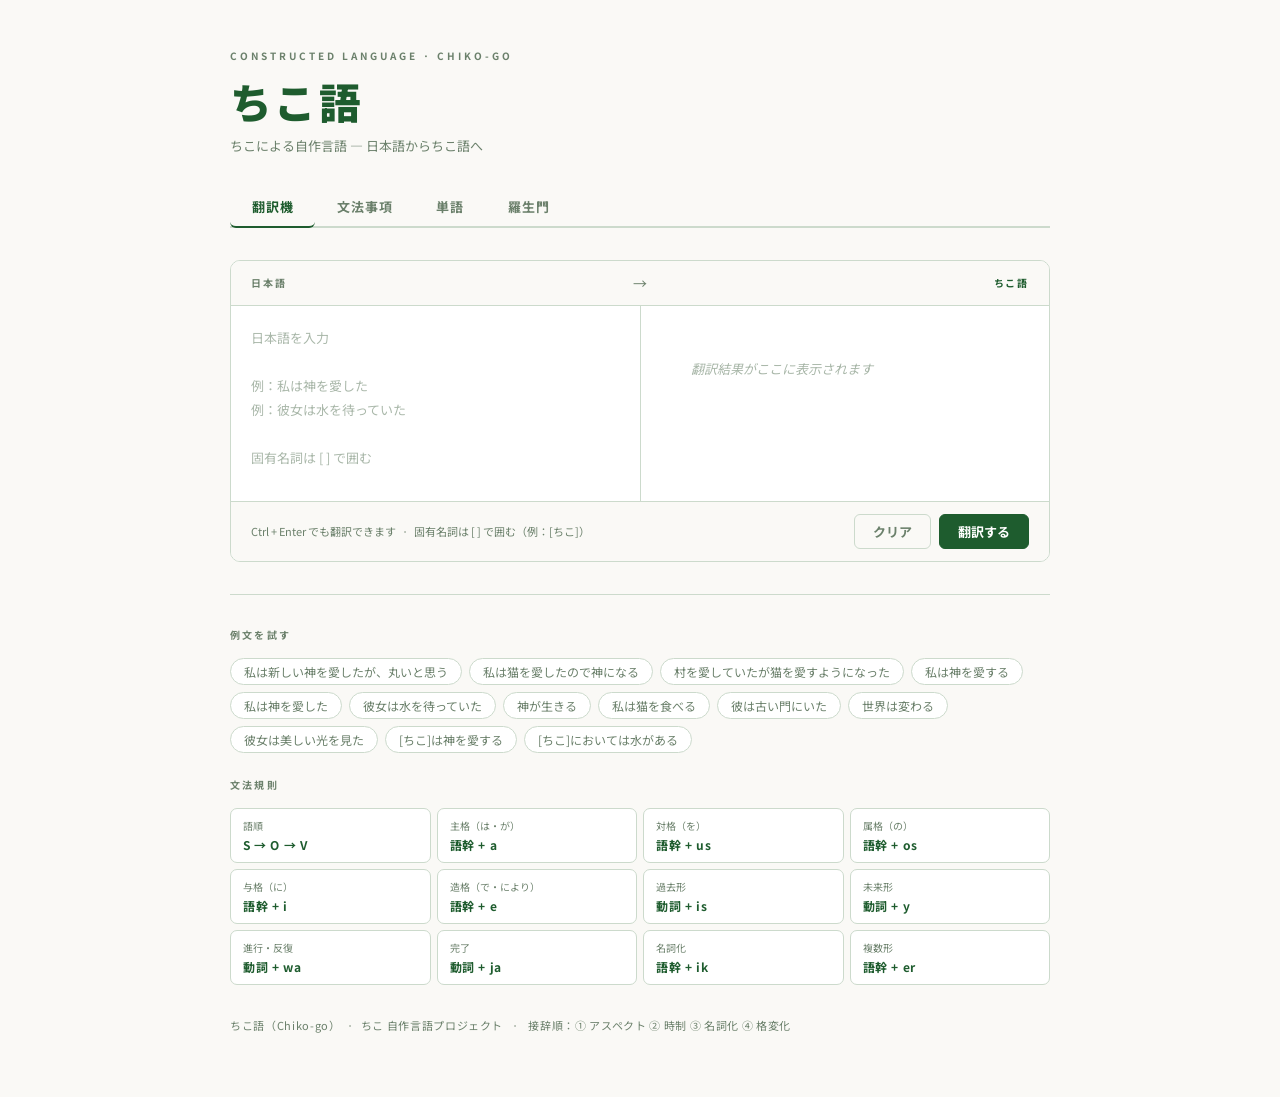
==== commit ba613d58: "Update chiko_translator.html" ====
--- a/chiko_translator.html
+++ b/chiko_translator.html
@@ -199,6 +199,7 @@
     <button class="tab-btn active" onclick="switchTab('translate', this)">翻訳機</button>
     <button class="tab-btn" onclick="switchTab('grammar', this)">文法事項</button>
     <button class="tab-btn" onclick="switchTab('words', this)">単語</button>
+    <button class="tab-btn" onclick="switchTab('rashoumon', this)">羅生門</button>
   </nav>
 
   <!-- ===== TAB: 翻訳機 ===== -->
@@ -212,7 +213,7 @@
     </div>
     <div class="panels">
       <div class="panel">
-        <textarea id="input" placeholder="日本語を入力&#10;&#10;例：私は神を愛した&#10;例：彼女は水を待っていた"></textarea>
+        <textarea id="input" placeholder="日本語を入力&#10;&#10;例：私は神を愛した&#10;例：彼女は水を待っていた&#10;&#10;固有名詞は [ ] で囲む&#10;例：[ちこ]は神を愛する"></textarea>
       </div>
       <div class="divider-v"></div>
       <div class="panel">
@@ -222,7 +223,7 @@
       </div>
     </div>
     <div class="card-footer">
-      <span class="hint">Ctrl + Enter でも翻訳できます</span>
+      <span class="hint">Ctrl + Enter でも翻訳できます&ensp;·&ensp;固有名詞は [ ] で囲む（例：[ちこ]）</span>
       <div class="btn-row">
         <button class="btn-ghost" onclick="clearAll()">クリア</button>
         <button class="btn-primary" onclick="doTranslate()">翻訳する</button>
@@ -246,6 +247,8 @@
       <span class="chip" onclick="setEx('彼は古い門にいた')">彼は古い門にいた</span>
       <span class="chip" onclick="setEx('世界は変わる')">世界は変わる</span>
       <span class="chip" onclick="setEx('彼女は美しい光を見た')">彼女は美しい光を見た</span>
+      <span class="chip" onclick="setEx('[ちこ]は神を愛する')">[ちこ]は神を愛する</span>
+      <span class="chip" onclick="setEx('[ちこ]においては水がある')">[ちこ]においては水がある</span>
     </div>
   </div>
 
@@ -363,7 +366,7 @@
         <tr><td>複数形</td><td class="chiko">er</td><td>homer（人々）</td></tr>
         <tr><td>否定（〜ない）</td><td class="chiko">exi-</td><td>exi-wonk（いない）</td></tr>
         <tr><td>強調</td><td class="chiko">bon-</td><td>bon-viam（強く愛する）</td></tr>
-        <tr><td>〜的な</td><td class="chiko">-jo'r</td><td>vairjo'r（神的な）</td></tr>
+        <tr><td>〜的な</td><td class="chiko">-jo'r</td><td>vair-jo'r（神的な）</td></tr>
         <tr><td>〜とき（形式名詞）</td><td class="chiko">ouk</td><td>piakouk（日のとき）</td></tr>
         <tr><td>〜したい</td><td class="chiko">arak</td><td>diakarak（取りたい）</td></tr>
         <tr><td>〜以外・他</td><td class="chiko">egud</td><td>kusegud（男以外）</td></tr>
@@ -373,18 +376,91 @@
     <div class="ref-section">
       <h2>接続詞・接続助詞・句読点</h2>
       <div class="desc">
-        接続詞は独立した単語として使います。<strong>eutro</strong>（〜ながら）は同時進行を表す接続助詞で、前後の動詞はどちらも基本形のままです。
+        接続詞は<strong>独立した単語</strong>として語と語の間に置きます。接続助詞（-epa・-e など）は<strong>語にくっつけて</strong>使います。<strong>eutro</strong>（〜ながら）は同時進行を表し、前後の動詞はどちらも基本形のままです。
       </div>
       <table class="ref-table">
-        <tr><th>日本語</th><th>ちこ語</th><th>使い方</th></tr>
-        <tr><td>だから・ので・から（理由）</td><td class="chiko">rei</td><td>文と文の間に置く</td></tr>
-        <tr><td>しかし・でも・けど（逆接）</td><td class="chiko">nweri</td><td>文と文の間に置く</td></tr>
-        <tr class="new-item"><td>〜ながら（同時進行）</td><td class="chiko">eutro</td><td>動詞（基本形）+ eutro + 動詞（基本形）<span class="new-badge">NEW</span></td></tr>
-        <tr><td>すると</td><td class="chiko">teip</td><td>文頭に置く</td></tr>
-        <tr><td>そして・また（加えて）</td><td class="chiko">peno</td><td>文と文の間に置く</td></tr>
-        <tr><td>なぜならば</td><td class="chiko">purinsu</td><td>文頭に置く</td></tr>
-        <tr><td>、（読点）</td><td class="chiko">,</td><td></td></tr>
-        <tr><td>。（句点）</td><td class="chiko">.</td><td></td></tr>
+        <tr><th>日本語</th><th>ちこ語</th><th>独立/くっつける</th><th>例・備考</th></tr>
+        <tr><td>だから・ので・から（理由）</td><td class="chiko">rei</td><td>独立</td><td>chiaa abus feim rei vaira wonk（私は猫を食べるから神がいる）</td></tr>
+        <tr><td>しかし・でも・けど（逆接）</td><td class="chiko">nweri</td><td>独立</td><td>文と文の間に置く</td></tr>
+        <tr><td>〜ては・では</td><td class="chiko">-epa</td><td>くっつける</td><td>語幹の後ろに付ける。例：viamepa（愛しては）</td></tr>
+        <tr><td>〜て（イ音便・連用）</td><td class="chiko">-e</td><td>くっつける</td><td>動詞の連用形的な接続。例：feim-e（食べて）</td></tr>
+        <tr class="new-item"><td>〜ながら（同時進行）</td><td class="chiko">eutro</td><td>独立</td><td>動詞 + eutro + 動詞。例：dovel eutro rok（啼きながら飛ぶ）<span class="new-badge">NEW</span></td></tr>
+        <tr><td>すると</td><td class="chiko">teip</td><td>独立</td><td>文頭に置く</td></tr>
+        <tr><td>そして・また（加えて）</td><td class="chiko">peno</td><td>独立</td><td>文と文の間に置く</td></tr>
+        <tr><td>〜や（並列）</td><td class="chiko">fei</td><td>独立</td><td>名詞と名詞をつなぐ。例：vaira fei homa（神や人が）</td></tr>
+        <tr><td>なぜならば</td><td class="chiko">purinsu</td><td>独立</td><td>文頭に置く</td></tr>
+        <tr><td>〜と（接続・引用）</td><td class="chiko">fo</td><td>独立</td><td>「する」と組み合わせると「fo-ronke」（〜として）になる</td></tr>
+        <tr><td>〜として</td><td class="chiko">fo-ronke</td><td>独立</td><td>fo（と）+ ronke（するの連用形的形）の複合</td></tr>
+        <tr><td>、（読点）</td><td class="chiko">,</td><td>—</td><td></td></tr>
+        <tr><td>。（句点）</td><td class="chiko">.</td><td>—</td><td></td></tr>
+      </table>
+    </div>
+
+    <div class="ref-section">
+      <h2>副助詞・格助詞の独立／くっつけ一覧</h2>
+      <div class="desc">
+        ちこ語の助詞には<strong>独立して使うもの</strong>と<strong>語幹にくっつけて使うもの</strong>があります。くっつけるものは前に <code>-</code> をつけて表記します。
+      </div>
+      <table class="ref-table">
+        <tr><th>日本語</th><th>ちこ語</th><th>種別</th><th>例</th></tr>
+        <tr><td>〜は・が（主格）</td><td class="chiko">a</td><td>くっつける（語尾）</td><td>vair + a → vaira</td></tr>
+        <tr><td>〜を（対格）</td><td class="chiko">us</td><td>くっつける（語尾）</td><td>ab + us → abus</td></tr>
+        <tr><td>〜の（属格）</td><td class="chiko">os</td><td>くっつける（語尾）</td><td>vair + os → vairos</td></tr>
+        <tr><td>〜に（与格）</td><td class="chiko">i</td><td>くっつける（語尾）</td><td>haij + i → haiji</td></tr>
+        <tr><td>〜で（造格）</td><td class="chiko">e</td><td>くっつける（語尾）</td><td>weip + e → weipe</td></tr>
+        <tr><td>〜と（引用格）</td><td class="chiko">o</td><td>くっつける（語尾）</td><td>muren + o → mureno（丸いと）</td></tr>
+        <tr><td>〜において（は）</td><td class="chiko">-iuris</td><td>くっつける</td><td>Kyot + iuris → Kyotiuris<br>さらに主格 a を付けると「においては」の意味：Kyotiurisa</td></tr>
+        <tr><td>〜から</td><td class="chiko">reak</td><td>独立</td><td>haij reak（村から）</td></tr>
+        <tr><td>〜まで</td><td class="chiko">-amu</td><td>くっつける</td><td>haij + amu → haijamu</td></tr>
+        <tr><td>〜も・でも・にも</td><td class="chiko">-aju</td><td>くっつける</td><td>chi + aju → chiaju（私も）</td></tr>
+        <tr><td>〜のみ・だけ</td><td class="chiko">-fet</td><td>くっつける</td><td>un + fet → unfet（一つだけ）</td></tr>
+        <tr><td>〜以外・他</td><td class="chiko">-egud</td><td>くっつける</td><td>kus + egud → kusegud（男以外）</td></tr>
+        <tr><td>〜や（並列）</td><td class="chiko">fei</td><td>独立</td><td>vair fei hom（神や人）</td></tr>
+      </table>
+    </div>
+
+    <div class="ref-section">
+      <h2>固有名詞の扱い</h2>
+      <div class="desc">
+        人名・地名などの固有名詞は <strong>[ ] で囲んで</strong>入力すると、自動でローマ字変換・全大文字で出力されます。<br>
+        格変化が続く場合は <strong>ハイフン（-）</strong> でつないで表示されます。独立して使う助詞（reak など）はスペース区切りのままです。
+      </div>
+      <table class="ref-table">
+        <tr><th>入力例</th><th>出力</th><th>備考</th></tr>
+        <tr><td>[ちこ]は</td><td class="chiko">CHIKO-a</td><td>主格。- でつなぐ</td></tr>
+        <tr><td>[ちこ]を</td><td class="chiko">CHIKO-us</td><td>対格</td></tr>
+        <tr><td>[ちこ]においては</td><td class="chiko">CHIKO-iurisa</td><td>iuris + a はそのままくっつく</td></tr>
+        <tr><td>[ちこ]から</td><td class="chiko">CHIKO reak</td><td>reak は独立助詞のためスペース区切り</td></tr>
+        <tr><td>[ラシュウモン]の</td><td class="chiko">RASHOUMON-os</td><td>カタカナも変換</td></tr>
+        <tr><td>[Chiko]が</td><td class="chiko">CHIKO-a</td><td>アルファベット入力もそのまま大文字に</td></tr>
+      </table>
+    </div>
+
+    <div class="ref-section">
+      <h2>aiz- と raip の使い分け</h2>
+      <div class="desc">
+        「新しい」を表す語は2つあります。
+      </div>
+      <table class="ref-table">
+        <tr><th>語</th><th>ちこ語</th><th>用法</th><th>例</th></tr>
+        <tr><td>今までにない・新しい（形容詞）</td><td class="chiko">raip</td><td>単独で形容詞として使う</td><td>raipa vair（新しい神が）</td></tr>
+        <tr><td>新しい（接頭辞型）</td><td class="chiko">aiz-</td><td>名詞の前に直接くっつけて「新たな〜」の意味を作る</td><td>aiz-ofi'ruk（新たな世界）</td></tr>
+      </table>
+    </div>
+
+    <div class="ref-section">
+      <h2>接辞の複合：具体例で読む</h2>
+      <div class="desc">
+        接辞は <strong>① アスペクト → ② 時制 → ③ 名詞化 → ④ 格変化</strong> の順に積み重ねます。以下の例で流れを確認してください。
+      </div>
+      <table class="ref-table">
+        <tr><th>日本語</th><th>分解</th><th>ちこ語</th></tr>
+        <tr><td>着たことは</td><td>taom（着る）+ is（過去）+ ik（名詞化）+ a（主格）</td><td class="chiko">taomisika</td></tr>
+        <tr><td>愛していたことを</td><td>viam（愛する）+ wais（進行+過去）+ ik（名詞化）+ us（対格）</td><td class="chiko">viamwaisikus</td></tr>
+        <tr><td>生き終えたことが</td><td>reitiv（生きる）+ ja（完了）+ ik（名詞化）+ a（主格）</td><td class="chiko">reitivjaikа</td></tr>
+        <tr><td>食べられること（可能・名詞化）</td><td>feim（食べる）+ -kav（可能）+ ik（名詞化）</td><td class="chiko">feim-kavik</td></tr>
+        <tr><td>神たちを</td><td>vair（神）+ er（複数）+ us（対格）</td><td class="chiko">vairerus</td></tr>
+        <tr><td>神的なものを</td><td>vair（神）+ -jo'r（〜的な）+ us（対格）</td><td class="chiko">vair-jo'rus</td></tr>
       </table>
     </div>
 
@@ -404,7 +480,10 @@
           <div class="rule-body">
             くっつけて使う接辞は前に<code>-</code>をつけて表記。<br>
             伸ばす音は<code>'</code>で表記（例：<code>fori'n</code>、<code>que'r</code>）。<br>
-            アルファベットの組み合わせは既存の言語を参考にしない。
+            アルファベットの組み合わせは既存の言語を参考にしない。<br>
+            <br>
+            <strong>ハイフンの使い分け：</strong><br>
+            名詞・動詞の語幹は子音で終わる。接辞が<code>母音</code>で始まる場合はそのままくっつける（例：viam + is → viamis）。接辞が<code>子音</code>で始まる場合は境界を明示するためハイフンを付ける（例：vair + -jo'r → vair-jo'r）。
           </div>
         </div>
       </div>
@@ -565,6 +644,7 @@
           <tr><td>する</td><td class="chiko">yonk</td></tr>
           <tr><td>いる</td><td class="chiko">wonk</td></tr>
           <tr><td>ある</td><td class="chiko">deir</td></tr>
+          <tr><td>です・だ・である</td><td class="chiko">est</td></tr>
         </table>
       </div>
     </div>
@@ -665,6 +745,122 @@
 
   </div><!-- /tab-words -->
 
+  <!-- ===== TAB: 羅生門 ===== -->
+  <div id="tab-rashoumon" class="tab-panel">
+
+    <div class="ref-section">
+      <h2>羅生門 — ちこ語訳</h2>
+      <div class="desc">
+        芥川龍之介「羅生門」（1915年）をちこ語に翻訳したものです。原文・ちこ語訳・直訳を並べて読めます。
+      </div>
+    </div>
+
+    <div class="ref-section">
+      <table class="ref-table" style="table-layout:fixed;">
+        <colgroup>
+          <col style="width:33%">
+          <col style="width:33%">
+          <col style="width:34%">
+        </colgroup>
+        <tr>
+          <th>原文</th>
+          <th>ちこ語訳</th>
+          <th>直訳</th>
+        </tr>
+        <tr>
+          <td>ある日の暮方の事である。</td>
+          <td class="chiko">Irita wauhos raimos-ouk estis.</td>
+          <td>ある日の暮れ方のときでした。</td>
+        </tr>
+        <tr>
+          <td>一人の下人が、羅生門の下で雨やみを待っていた。</td>
+          <td class="chiko">Unos verapa Rashoumonos sate para sterikus koujis.</td>
+          <td>一人の下人が羅生門の下で雨が止むことを待っていた。</td>
+        </tr>
+        <tr>
+          <td>広い門の下には、この男のほかに誰もいない。</td>
+          <td class="chiko">Mupeiros warpos satepa ro kusa unos hom estis.</td>
+          <td>広い門の下では、この男は一つの人でした。</td>
+        </tr>
+        <tr>
+          <td>ただ、所々丹塗の剥げた、大きな円柱に、蟋蟀が一匹とまっている。</td>
+          <td class="chiko">Weaba sungu ziwis, mupeiri mureni fokli, unos Kirigirisa wonk.</td>
+          <td>丹塗りが少し消えた、大きく丸い柱に、一つのキリギリスがいる。</td>
+        </tr>
+        <tr>
+          <td>羅生門が、朱雀大路にある以上は、この男のほかにも、雨やみをする市女笠や揉烏帽子が、もう二三人はありそうなものである。</td>
+          <td class="chiko">Rashoumona Suzakuooji deir rei, ro kusos-egudi-aju, para sterikus koujwa Ichimegasa fei Momiebosha, uti anos inos homa wonky.</td>
+          <td>羅生門が朱雀大路にあるので、この男の他にも、雨が止むことを待っている市女笠や揉烏帽子が、あと二つ三つの人がいるだろう。</td>
+        </tr>
+        <tr>
+          <td>それが、この男のほかには誰もいない。</td>
+          <td class="chiko">Nweri, ro kusos-egudi homa exi-wonk.</td>
+          <td>しかし、この男の他に人はいない。</td>
+        </tr>
+        <tr>
+          <td>何故かと云うと、この二三年、京都には、地震とか辻風とか火事とか饑饉とか云う災がつづいて起った。</td>
+          <td class="chiko">Purinsu, ro anos inos jeis, Kyot-iurisa, ronka fei anka vara fei kaiga fei voura buntos zienta rest naris.</td>
+          <td>何故ならば、この二つ三つの年、京都においては、地震や強い風や火事や飢饉などの災いが続いて起こった。</td>
+        </tr>
+        <tr>
+          <td>そこで洛中のさびれ方は一通りではない。</td>
+          <td class="chiko">Rakuchuos batikos nidepa exi-un-fet-epa.</td>
+          <td>洛中の衰えることの有様は一つだけではない。</td>
+        </tr>
+        <tr>
+          <td>旧記によると、仏像や仏具を打砕いて、その丹がついたり、金銀の箔がついたりした木を、路ばたにつみ重ねて、薪の料に売っていたと云う事である。</td>
+          <td class="chiko">Antepa sudorepa, Btuzou fei Butugus poreit-e, po waba pottedik fei, gol fei bolos rivara pottedis binus, patos gigi yebufe, teoros kinot fo-ronke bairis.</td>
+          <td>古い記録では、仏像や仏具を砕いて、その丹がつくことや、金や銀の箔がついた木を、道の端に重ねることによって、薪の料金として売っていた。</td>
+        </tr>
+        <tr>
+          <td>洛中がその始末であるから、羅生門の修理などは、元より誰も捨てて顧る者がなかった。</td>
+          <td class="chiko">Rakusshua po nidep rei, Rashoumonos fikus bunta, donb fam homa exi-wonkis.</td>
+          <td>洛中がその有様だから、羅生門の修理などは、元々気にする人がいなかった。</td>
+        </tr>
+        <tr>
+          <td>するとその荒れ果てたのをよい事にして、狐狸が棲む。</td>
+          <td class="chiko">Teip po batikus marupiki, vurat hom bunt, veika homa wonkiki nar.</td>
+          <td>するとその衰えていることを良いことに、騙す人など、悪い人がいることになる。</td>
+        </tr>
+        <tr>
+          <td>盗人が棲む。</td>
+          <td class="chiko">Fobug homa wonkiki nar.</td>
+          <td>盗む人がいることになる。</td>
+        </tr>
+        <tr>
+          <td>とうとうしまいには、引取り手のない死人を、この門へ持って来て、棄てて行くと云う習慣さえ出来た。</td>
+          <td class="chiko">Yungu vionar, diak-arak homa exi-wonk ziwis homus, ro warp diak-e, fut-e, aiw debort bunt nar.</td>
+          <td>もう終わりには、取りたい人がいない死んだ人を、この門へ持って来て、捨てる習慣などが出来た。</td>
+        </tr>
+        <tr>
+          <td>そこで、日の目が見えなくなると、誰でも気味を悪るがって、この門の近所へは足ぶみをしない事になってしまったのである。</td>
+          <td class="chiko">Piaka wonk nar-ouki, aipo homa benko-e verip fo sindr-e, ro warpos pioseti exi-teik fo naris.</td>
+          <td>日（太陽）がいなくなるときに、全ての人は嫌で醜いと思って、この門の近くに行かないとなった。</td>
+        </tr>
+        <tr>
+          <td>その代りまた鴉がどこからか、たくさん集って来た。</td>
+          <td class="chiko">Turipisika, nen befa geak reak lupof diopark-e, futis.</td>
+          <td>変わったことは、また鴉がどこから沢山集まって、来た。</td>
+        </tr>
+        <tr>
+          <td>昼間見ると、その鴉が何羽となく輪を描いて、高い鴟尾のまわりを啼きながら、飛びまわっている。</td>
+          <td class="chiko">Piaka joudwa-ouki hunkfo, po rojos befa murasus hamik-e, gibanos shibios hupibus dovel eutro rokwa.</td>
+          <td>日が出ているときに見ると、そのいくつかの鴉が丸をなぞって、高い鴟尾の周囲を啼きながら、飛んでいる。</td>
+        </tr>
+        <tr>
+          <td>ことに、門の上の空が、夕焼けであかくなる時には、それが胡麻をまいたようにはっきり見えた。</td>
+          <td class="chiko">Anke, warpos getos venuya, waufe sorm nar ouki, po venuya tibokus mapukis raveti kuja fo hunkis.</td>
+          <td>特に、門の上の空が、夕焼けで赤くなる時に、その空が胡麻を撒いたようにはっきりと見えた。</td>
+        </tr>
+      </table>
+    </div>
+
+    <footer style="margin-top:2rem;">
+      ちこ語（Chiko-go）&ensp;·&ensp;ちこ 自作言語プロジェクト
+    </footer>
+
+  </div><!-- /tab-rashoumon -->
+
 </div>
 <script>
 /* =================================================================
@@ -699,7 +895,8 @@
   "変わる":"turip","集まる":"diopark","集う":"diopark","出る":"joud","見る":"hunk","なぞる":"hamik",
   "なる":"nar","する":"yonk","いる":"wonk","ある":"deir",
   "啼く":"dovel","鳴く":"dovel","飛ぶ":"rok","撒く":"mapuk","まく":"mapuk",
-  "終わる":"vionar"
+  "終わる":"vionar",
+  "です":"est","だ":"est","である":"est","でした":"estis","だった":"estis","でした":"estis"
 };
 
 var ADJ = {
@@ -1001,9 +1198,118 @@
 var PRIORITY_WORDS = {
   "はっきりと":"kuja","はっきり":"kuja",
   "あなた":"ein",
-  "とある":"irita"
+  "とある":"irita",
+  "でした":"estis","です":"est","である":"est","だった":"estis"
 };
 var PRIORITY_KEYS = Object.keys(PRIORITY_WORDS).sort(function(a,b){ return b.length - a.length; });
+
+var KANA_MAP = {
+  "ア":"a","イ":"i","ウ":"u","エ":"e","オ":"o",
+  "カ":"ka","キ":"ki","ク":"ku","ケ":"ke","コ":"ko",
+  "サ":"sa","シ":"shi","ス":"su","セ":"se","ソ":"so",
+  "タ":"ta","チ":"chi","ツ":"tsu","テ":"te","ト":"to",
+  "ナ":"na","ニ":"ni","ヌ":"nu","ネ":"ne","ノ":"no",
+  "ハ":"ha","ヒ":"hi","フ":"fu","ヘ":"he","ホ":"ho",
+  "マ":"ma","ミ":"mi","ム":"mu","メ":"me","モ":"mo",
+  "ヤ":"ya","ユ":"yu","ヨ":"yo",
+  "ラ":"ra","リ":"ri","ル":"ru","レ":"re","ロ":"ro",
+  "ワ":"wa","ヲ":"wo","ン":"n",
+  "ガ":"ga","ギ":"gi","グ":"gu","ゲ":"ge","ゴ":"go",
+  "ザ":"za","ジ":"ji","ズ":"zu","ゼ":"ze","ゾ":"zo",
+  "ダ":"da","ヂ":"ji","ヅ":"zu","デ":"de","ド":"do",
+  "バ":"ba","ビ":"bi","ブ":"bu","ベ":"be","ボ":"bo",
+  "パ":"pa","ピ":"pi","プ":"pu","ペ":"pe","ポ":"po",
+  "キャ":"kya","キュ":"kyu","キョ":"kyo",
+  "シャ":"sha","シュ":"shu","ショ":"sho",
+  "チャ":"cha","チュ":"chu","チョ":"cho",
+  "ニャ":"nya","ニュ":"nyu","ニョ":"nyo",
+  "ヒャ":"hya","ヒュ":"hyu","ヒョ":"hyo",
+  "ミャ":"mya","ミュ":"myu","ミョ":"myo",
+  "リャ":"rya","リュ":"ryu","リョ":"ryo",
+  "ギャ":"gya","ギュ":"gyu","ギョ":"gyo",
+  "ジャ":"ja","ジュ":"ju","ジョ":"jo",
+  "ビャ":"bya","ビュ":"byu","ビョ":"byo",
+  "ピャ":"pya","ピュ":"pyu","ピョ":"pyo",
+  "ッ":"","ー":"'"
+};
+
+function kataToRomaji(str) {
+  var result = '';
+  var i = 0;
+  while (i < str.length) {
+    var two = str.slice(i, i+2);
+    if (KANA_MAP[two] !== undefined) { result += KANA_MAP[two]; i += 2; continue; }
+    var one = str[i];
+    if (KANA_MAP[one] !== undefined) { result += KANA_MAP[one]; i++; continue; }
+    result += one; i++;
+  }
+  return result;
+}
+
+function isKatakana(str) {
+  return /^[\u30A0-\u30FFー]+$/.test(str);
+}
+
+/* 漢字・ひらがな → ローマ字テーブル（固有名詞用） */
+var HIRA_MAP = {
+  "あ":"a","い":"i","う":"u","え":"e","お":"o",
+  "か":"ka","き":"ki","く":"ku","け":"ke","こ":"ko",
+  "さ":"sa","し":"shi","す":"su","せ":"se","そ":"so",
+  "た":"ta","ち":"chi","つ":"tsu","て":"te","と":"to",
+  "な":"na","に":"ni","ぬ":"nu","ね":"ne","の":"no",
+  "は":"ha","ひ":"hi","ふ":"fu","へ":"he","ほ":"ho",
+  "ま":"ma","み":"mi","む":"mu","め":"me","も":"mo",
+  "や":"ya","ゆ":"yu","よ":"yo",
+  "ら":"ra","り":"ri","る":"ru","れ":"re","ろ":"ro",
+  "わ":"wa","を":"wo","ん":"n",
+  "が":"ga","ぎ":"gi","ぐ":"gu","げ":"ge","ご":"go",
+  "ざ":"za","じ":"ji","ず":"zu","ぜ":"ze","ぞ":"zo",
+  "だ":"da","ぢ":"ji","づ":"zu","で":"de","ど":"do",
+  "ば":"ba","び":"bi","ぶ":"bu","べ":"be","ぼ":"bo",
+  "ぱ":"pa","ぴ":"pi","ぷ":"pu","ぺ":"pe","ぽ":"po",
+  "っ":"","ー":"'"
+};
+
+/* 固有名詞登録テーブル（漢字表記 → ローマ字） */
+var PROPER_NOUNS = {
+  "羅生門":"Rashoumon","ラシュウモン":"Rashoumon","ラショウモン":"Rashoumon",
+  "朱雀大路":"Suzakuooji","京都":"Kyoto","洛中":"Rakuchuu",
+  "市女笠":"Ichimegasa","揉烏帽子":"Momiebosha"
+};
+
+function hiraToRomaji(str) {
+  var result = '';
+  var i = 0;
+  while (i < str.length) {
+    var two = str.slice(i, i+2);
+    if (HIRA_MAP[two] !== undefined) { result += HIRA_MAP[two]; i += 2; continue; }
+    var one = str[i];
+    if (HIRA_MAP[one] !== undefined) { result += HIRA_MAP[one]; i++; continue; }
+    result += one; i++;
+  }
+  return result;
+}
+
+function isHiragana(str) {
+  return /^[\u3040-\u309Fー]+$/.test(str);
+}
+
+/* 未知語が全カタカナなら固有名詞として先頭大文字ローマ字に変換 */
+function renderUnknown(src) {
+  /* 登録済み固有名詞 */
+  if (PROPER_NOUNS[src]) return PROPER_NOUNS[src];
+  /* 全カタカナ */
+  if (isKatakana(src)) {
+    var romaji = kataToRomaji(src);
+    if (romaji.length > 0) return romaji.charAt(0).toUpperCase() + romaji.slice(1);
+  }
+  /* 全ひらがな（人名・地名として入力された場合） */
+  if (isHiragana(src)) {
+    var romaji2 = hiraToRomaji(src);
+    if (romaji2.length > 0) return romaji2.charAt(0).toUpperCase() + romaji2.slice(1);
+  }
+  return '<span class="unknown-token">' + esc(src) + '(未翻訳)</span>';
+}
 
 /* =================================================================
    TOKENIZER
@@ -1018,6 +1324,22 @@
     if (text[i] === '\u3001') { tokens.push({ kind:'punct', out:',' }); i++; continue; }
     /* その他スキップ文字 */
     if (/[\s\u300c\u300d\uff01\uff1f\u2026\u30fb]/.test(text[i])) { i++; continue; }
+
+    /* 固有名詞 [〜] → 全大文字ローマ字トークン */
+    if (text[i] === '[') {
+      var close = text.indexOf(']', i);
+      if (close !== -1) {
+        var inner = text.slice(i + 1, close);
+        var romaji = '';
+        if (isKatakana(inner)) romaji = kataToRomaji(inner);
+        else if (isHiragana(inner)) romaji = hiraToRomaji(inner);
+        else if (PROPER_NOUNS[inner]) romaji = PROPER_NOUNS[inner].replace(/\s/g,'');
+        else romaji = inner; /* アルファベットそのまま */
+        tokens.push({ kind:'proper', base: romaji.toUpperCase() });
+        i = close + 1;
+        continue;
+      }
+    }
 
     var matched = false;
 
@@ -1094,6 +1416,8 @@
   return tokens;
 }
 
+/* カタカナ → ローマ字変換テーブル（固有名詞用） */
+
 /* =================================================================
    RENDERER
    形容詞と名詞が連続するとき、末尾の格助詞を全員に付ける
@@ -1118,7 +1442,19 @@
     }
 
     if (tok.kind === 'unknown') {
-      parts.push('<span class="unknown-token">' + esc(tok.src) + '(未翻訳)</span>');
+      parts.push(renderUnknown(tok.src));
+      i++; continue;
+    }
+
+    /* 固有名詞トークン：くっつく格変化は - でつなぐ、独立助詞はスペース */
+    if (tok.kind === 'proper') {
+      var pform = tok.base;
+      /* 直後が格変化トークンなら - でつなぐ */
+      if (i + 1 < tokens.length && tokens[i+1].kind === 'case') {
+        pform = pform + '-' + tokens[i+1].suf;
+        i++; /* case を消費 */
+      }
+      parts.push(pform);
       i++; continue;
     }
 
@@ -1216,7 +1552,23 @@
   document.querySelectorAll('.tab-btn').forEach(function(b) { b.classList.remove('active'); });
   document.getElementById('tab-' + name).classList.add('active');
   if (btn) btn.classList.add('active');
-}
+  else {
+    /* ボタンをアクティブにする */
+    var btns = document.querySelectorAll('.tab-btn');
+    var tabNames = ['translate','grammar','words','rashoumon'];
+    var idx = tabNames.indexOf(name);
+    if (idx !== -1 && btns[idx]) btns[idx].classList.add('active');
+  }
+}
+
+/* URLのハッシュを見て自動でタブを開く */
+(function() {
+  var hash = window.location.hash.replace('#', '');
+  var valid = ['translate', 'grammar', 'words', 'rashoumon'];
+  if (hash && valid.indexOf(hash) !== -1) {
+    switchTab(hash, null);
+  }
+})();
 </script>
 </body>
-</html>+</html>
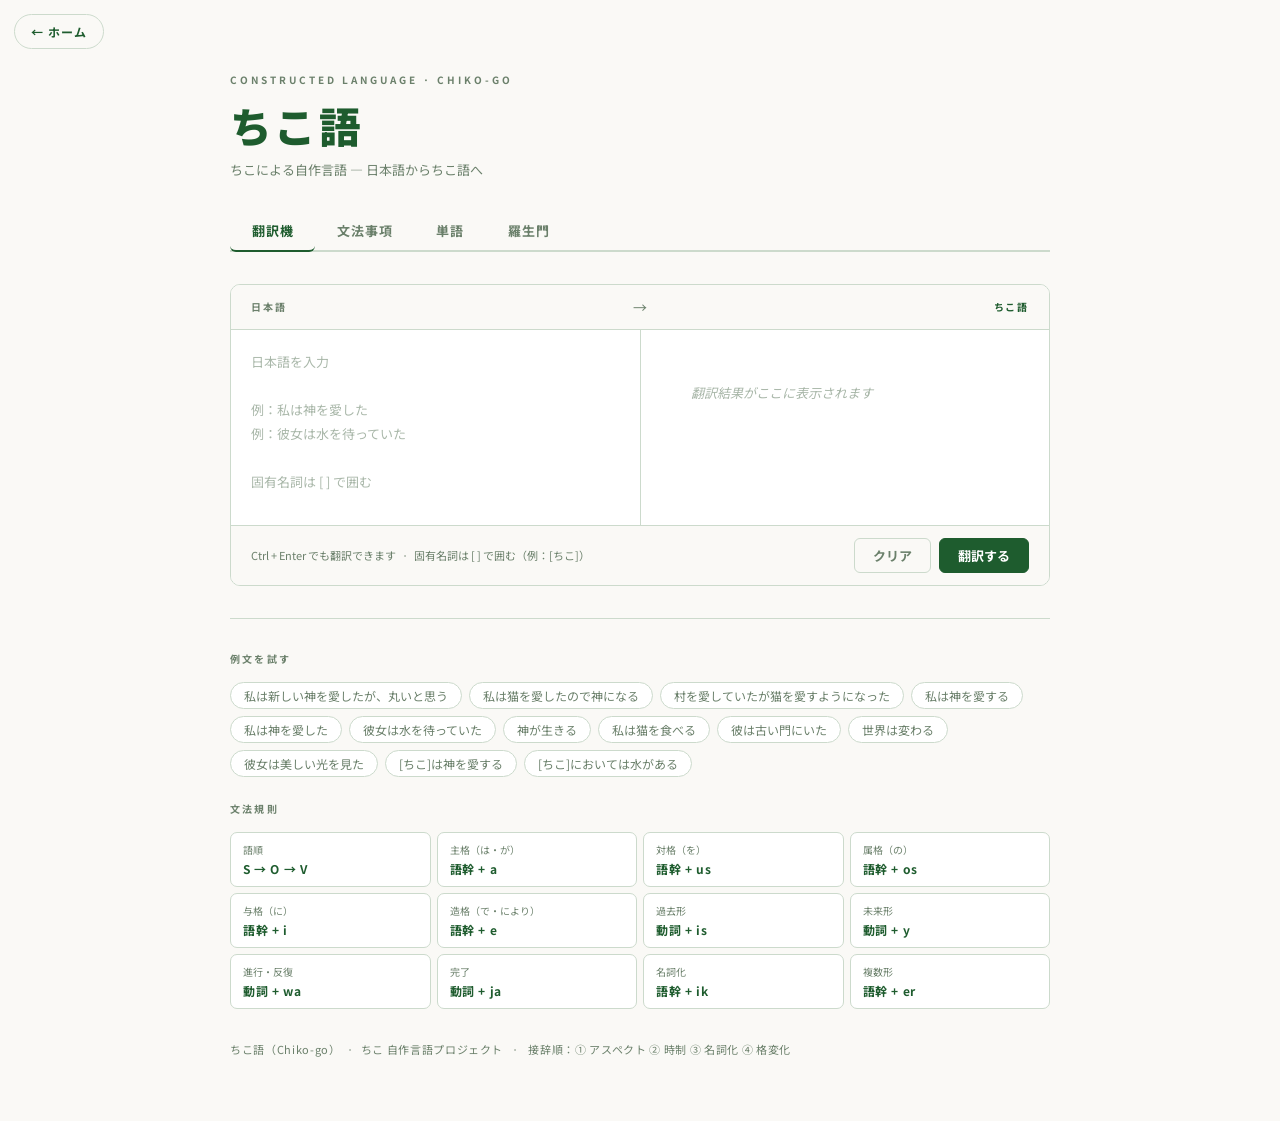
==== commit cec9a18a: "Update chiko_translator.html" ====
--- a/chiko_translator.html
+++ b/chiko_translator.html
@@ -184,9 +184,13 @@
   .card-footer { flex-direction: column; gap: 8px; align-items: flex-start; }
   .ref-cols { grid-template-columns: 1fr; }
 }
+  body { padding-top: 4.5rem; }
+.home-btn { position: fixed; top: calc(env(safe-area-inset-top, 0px) + 14px); left: 14px; z-index: 1000; display: inline-flex; align-items: center; gap: 6px; padding: 8px 16px; font-family: 'Noto Sans JP', sans-serif; font-size: 12px; font-weight: 700; letter-spacing: 0.08em; color: #1e5c2e; background: rgba(250,249,246,0.92); border: 1px solid #ccdacc; border-radius: 2em; text-decoration: none; backdrop-filter: blur(6px); transition: background 0.2s, color 0.2s, border-color 0.2s; }
+.home-btn:hover { background: #1e5c2e; color: #fff; border-color: #1e5c2e; }
 </style>
 </head>
 <body>
+  <a href="index.html" class="home-btn">← ホーム</a>
 <div class="page">
 
   <header>
@@ -855,6 +859,58 @@
       </table>
     </div>
 
+    <div class="ref-section">
+      <h2>全文</h2>
+      <div class="ref-cols">
+        <div>
+          <p class="sub-desc" style="margin-bottom:0.8rem;font-weight:700;color:var(--accent);">ちこ語</p>
+          <div style="font-size:13px;line-height:2;color:var(--accent);font-weight:700;">
+            RASHOUMON<br><br>
+            Irita wauhos raimos-ouk estis.
+            Unos verapa Rashoumonos sate para sterikus koujis.
+            Mupeiros warpos satepa ro kusa unos hom estis.
+            Weaba sungu ziwis, mupeiri mureni fokli, unos Kirigirisa wonk.
+            Rashoumona Suzakuooji deir rei, ro kusos-egudi-aju, para sterikus koujwa Ichimegasa fei Momiebosha, uti anos inos homa wonky.
+            Nweri, ro kusos-egudi homa exi-wonk.
+            Purinsu, ro anos inos jeis, Kyot-iurisa, ronka fei anka vara fei kaiga fei voura buntos zienta rest naris.
+            Rakuchuos batikos nidepa exi-un-fet-epa.
+            Antepa sudorepa, Btuzou fei Butugus poreit-e, po waba pottedik fei, gol fei bolos rivara pottedis binus, patos gigi yebufe, teoros kinot fo-ronke bairis.
+            Rakusshua po nidep rei, Rashoumonos fikus bunta, donb fam homa exi-wonkis.
+            Teip po batikus marupiki, vurat hom bunt, veika homa wonkiki nar.
+            Fobug homa wonkiki nar.
+            Yungu vionar, diak-arak homa exi-wonk ziwis homus, ro warp diak-e, fut-e, aiw debort bunt nar.
+            Piaka wonk nar-ouki, aipo homa benko-e verip fo sindr-e, ro warpos pioseti exi-teik fo naris.
+            Turipisika, nen befa geak reak lupof diopark-e, futis.<br><br>
+            Piaka joudwa-ouki hunkfo, po rojos befa murasus hamik-e, gibanos shibios hupibus dovel eutro rokwa.
+            Anke, warpos getos venuya, waufe sorm nar ouki, po venuya tibokus mapukis raveti kuja fo hunkis.
+          </div>
+        </div>
+        <div>
+          <p class="sub-desc" style="margin-bottom:0.8rem;font-weight:700;color:var(--text);">日本語原文</p>
+          <div style="font-size:13px;line-height:2;color:var(--text);">
+            羅生門<br><br>
+            ある日の暮方の事である。
+            一人の下人が、羅生門の下で雨やみを待っていた。
+            広い門の下には、この男のほかに誰もいない。
+            ただ、所々丹塗の剥げた、大きな円柱に、蟋蟀が一匹とまっている。
+            羅生門が、朱雀大路にある以上は、この男のほかにも、雨やみをする市女笠や揉烏帽子が、もう二三人はありそうなものである。
+            それが、この男のほかには誰もいない。
+            何故かと云うと、この二三年、京都には、地震とか辻風とか火事とか饑饉とか云う災わざわいがつづいて起った。
+            そこで洛中のさびれ方は一通りではない。
+            旧記によると、仏像や仏具を打砕いて、その丹にがついたり、金銀の箔がついたりした木を、路ばたにつみ重ねて、薪の料に売っていたと云う事である。
+            洛中がその始末であるから、羅生門の修理などは、元より誰も捨てて顧る者がなかった。
+            するとその荒れ果てたのをよい事にして、狐狸が棲む。
+            盗人が棲む。
+            とうとうしまいには、引取り手のない死人を、この門へ持って来て、棄てて行くと云う習慣さえ出来た。
+            そこで、日の目が見えなくなると、誰でも気味を悪るがって、この門の近所へは足ぶみをしない事になってしまったのである。
+            その代りまた鴉からすがどこからか、たくさん集って来た。<br><br>
+            昼間見ると、その鴉が何羽となく輪を描いて、高い鴟尾のまわりを啼きながら、飛びまわっている。
+            ことに、門の上の空が、夕焼けであかくなる時には、それが胡麻をまいたようにはっきり見えた。
+          </div>
+        </div>
+      </div>
+    </div>
+
     <footer style="margin-top:2rem;">
       ちこ語（Chiko-go）&ensp;·&ensp;ちこ 自作言語プロジェクト
     </footer>
@@ -1520,6 +1576,37 @@
 /* =================================================================
    MAIN
    ================================================================= */
+function capitalizeSentences(text) {
+  /* HTMLタグをスキップしながら . の後と先頭の文字を大文字にする */
+  var result = '';
+  var capitalize = true; /* 次の文字を大文字にするフラグ */
+  var i = 0;
+  while (i < text.length) {
+    /* HTMLタグはそのままスルー */
+    if (text[i] === '<') {
+      var close = text.indexOf('>', i);
+      if (close !== -1) {
+        result += text.slice(i, close + 1);
+        i = close + 1;
+        continue;
+      }
+    }
+    var ch = text[i];
+    if (capitalize && /[a-z]/.test(ch)) {
+      result += ch.toUpperCase();
+      capitalize = false;
+    } else {
+      result += ch;
+      /* . の後はフラグON（スペースや改行をまたいで次の文字を大文字に） */
+      if (ch === '.') capitalize = true;
+      else if (ch === '\n') capitalize = true;
+      else if (capitalize && ch !== ' ') capitalize = false;
+    }
+    i++;
+  }
+  return result;
+}
+
 function doTranslate() {
   var raw = document.getElementById('input').value;
   if (!raw.trim()) return;
@@ -1527,6 +1614,8 @@
     if (!line.trim()) return '';
     return renderTokens(tokenize(line));
   }).join('\n');
+  /* 文頭大文字化 */
+  html = capitalizeSentences(html);
   var el = document.getElementById('output');
   el.innerHTML = html.trim()
     ? html
